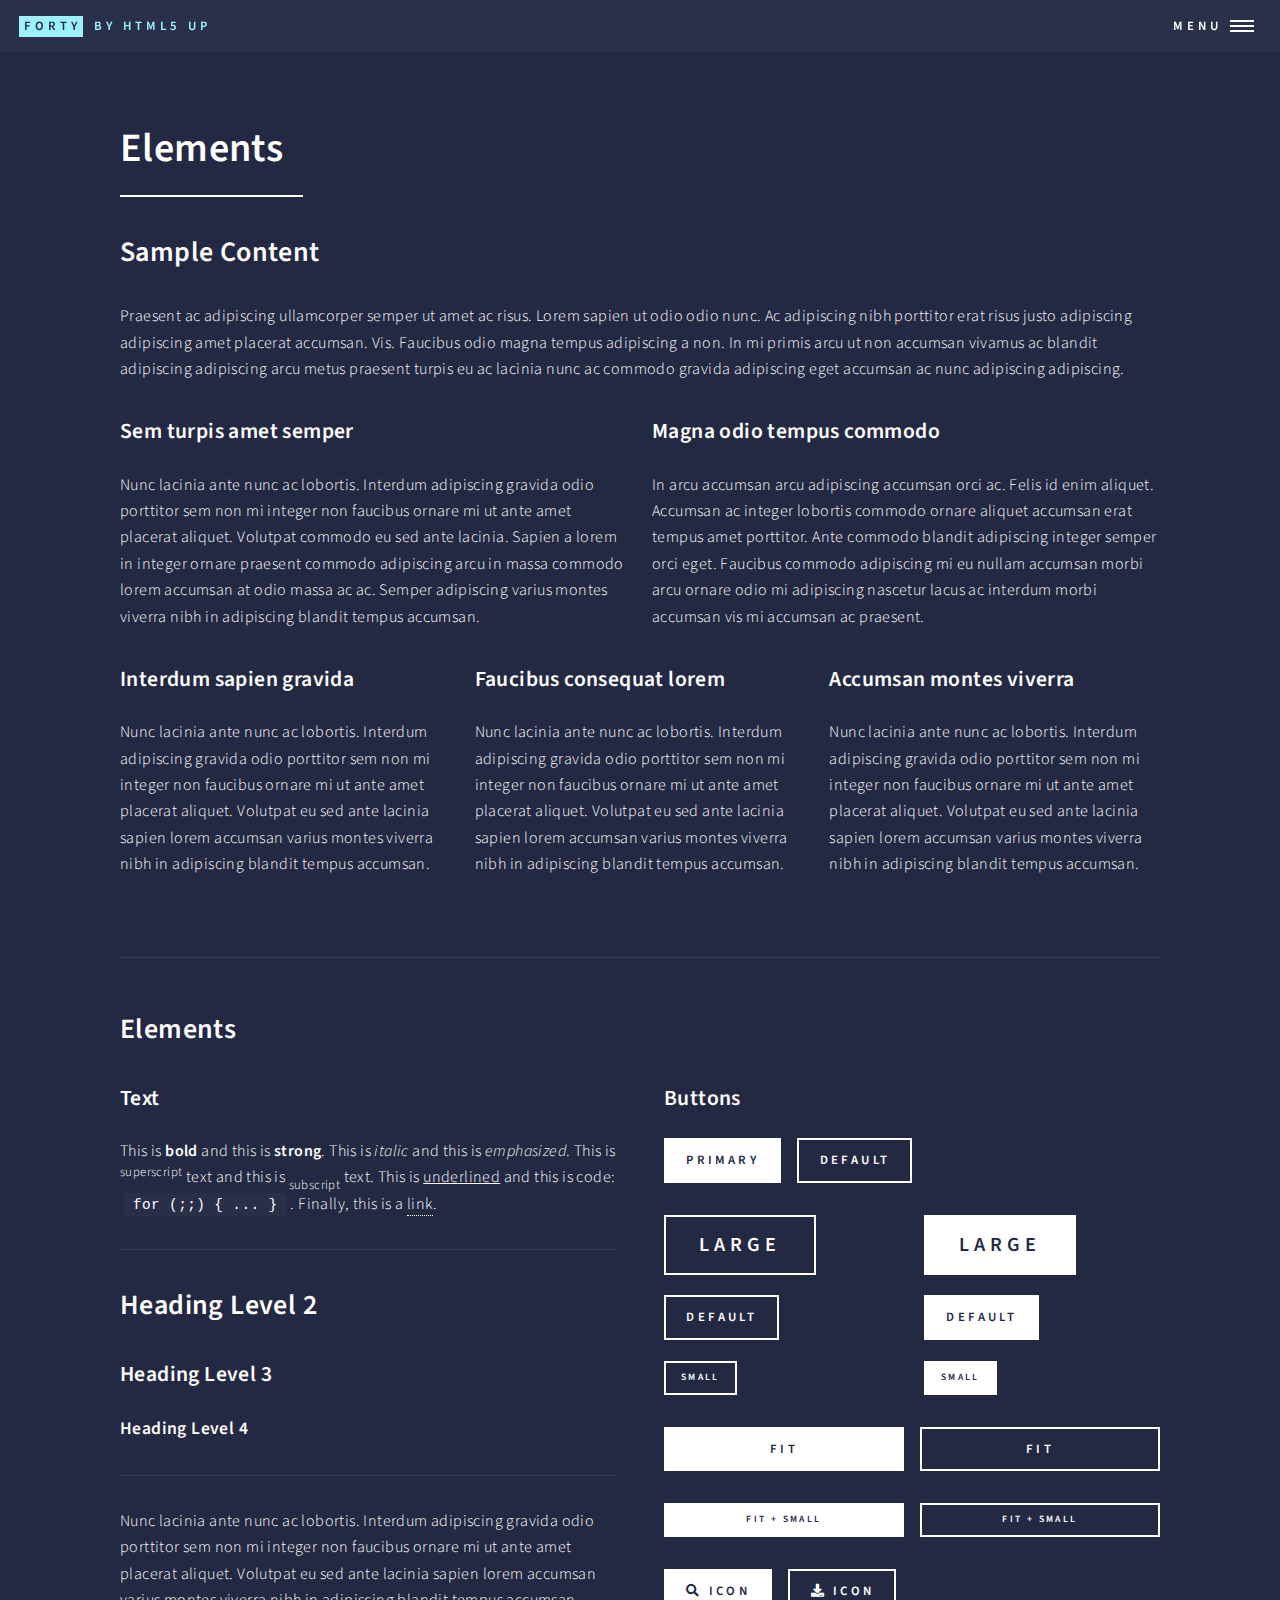
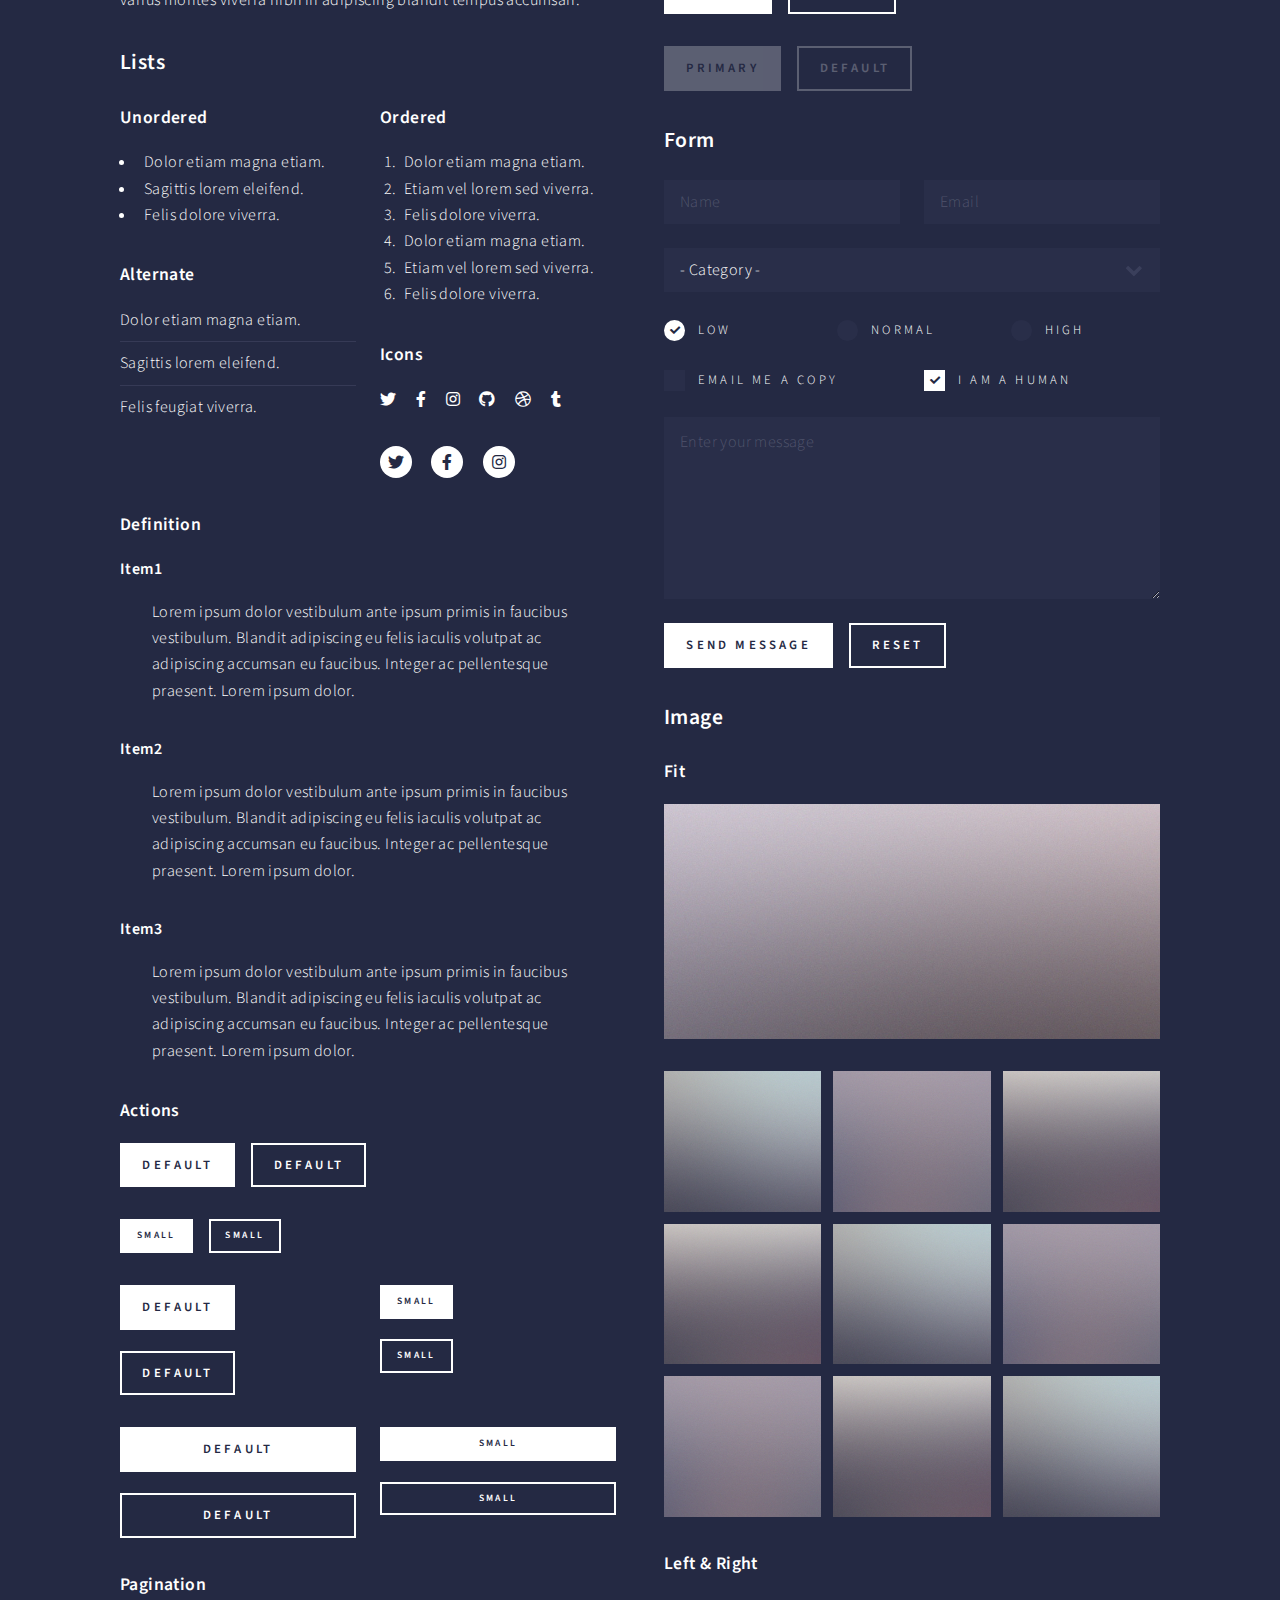
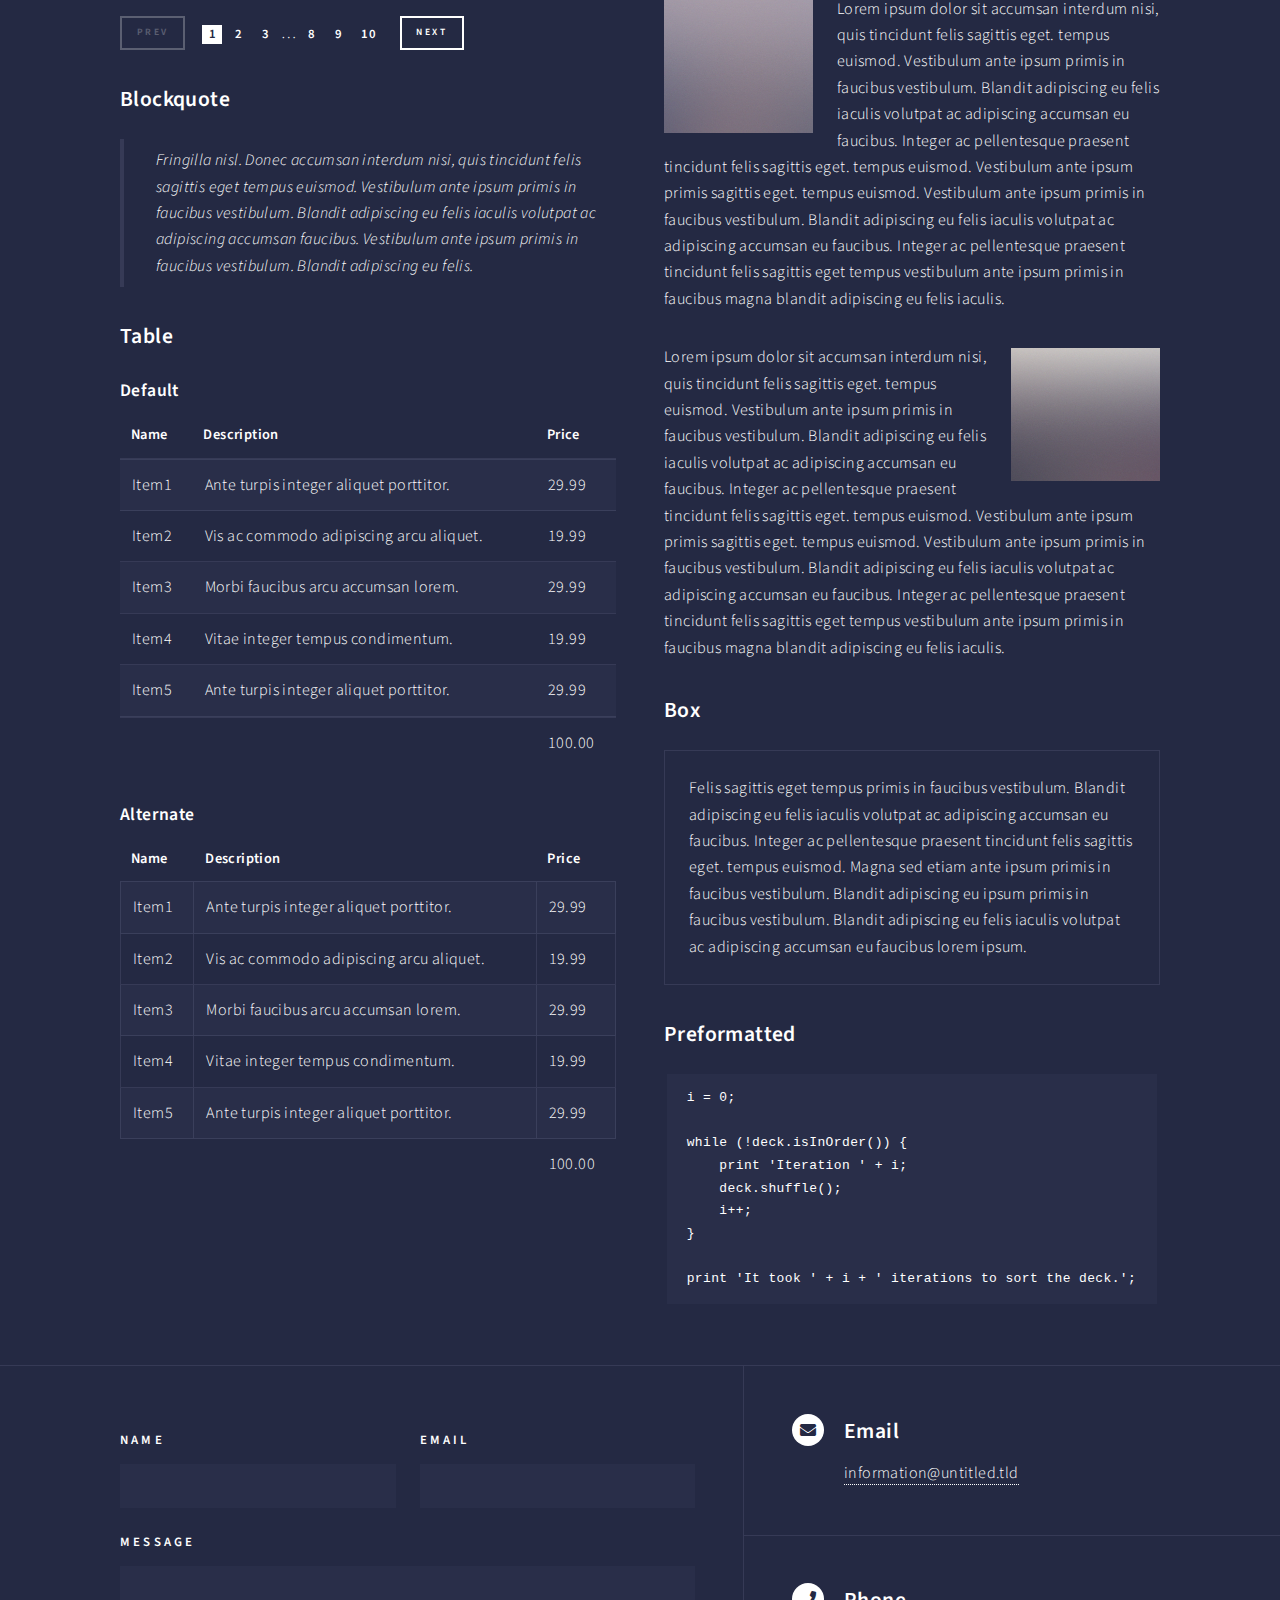
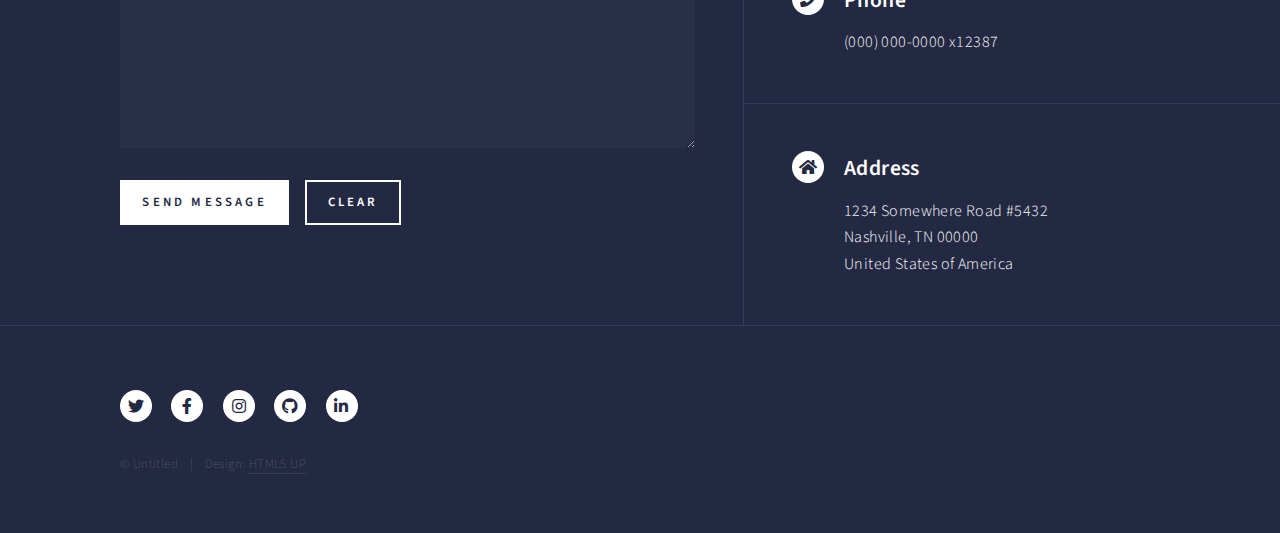
==== elements.html @ 9737bfcb "여의도 WM 웹 사이트 개발 시작" ====
<!DOCTYPE HTML>
<!--
	Forty by HTML5 UP
	html5up.net | @ajlkn
	Free for personal and commercial use under the CCA 3.0 license (html5up.net/license)
-->
<html>
	<head>
		<title>Elements - Forty by HTML5 UP</title>
		<meta charset="utf-8" />
		<meta name="viewport" content="width=device-width, initial-scale=1, user-scalable=no" />
		<link rel="stylesheet" href="assets/css/main.css" />
		<noscript><link rel="stylesheet" href="assets/css/noscript.css" /></noscript>
	</head>
	<body class="is-preload">

		<!-- Wrapper -->
			<div id="wrapper">

				<!-- Header -->
					<header id="header">
						<a href="index.html" class="logo"><strong>Forty</strong> <span>by HTML5 UP</span></a>
						<nav>
							<a href="#menu">Menu</a>
						</nav>
					</header>

				<!-- Menu -->
					<nav id="menu">
						<ul class="links">
							<li><a href="index.html">Home</a></li>
							<li><a href="landing.html">Landing</a></li>
							<li><a href="generic.html">Generic</a></li>
							<li><a href="elements.html">Elements</a></li>
						</ul>
						<ul class="actions stacked">
							<li><a href="#" class="button primary fit">Get Started</a></li>
							<li><a href="#" class="button fit">Log In</a></li>
						</ul>
					</nav>

				<!-- Main -->
					<div id="main" class="alt">

						<!-- One -->
							<section id="one">
								<div class="inner">
									<header class="major">
										<h1>Elements</h1>
									</header>

									<!-- Content -->
										<h2 id="content">Sample Content</h2>
										<p>Praesent ac adipiscing ullamcorper semper ut amet ac risus. Lorem sapien ut odio odio nunc. Ac adipiscing nibh porttitor erat risus justo adipiscing adipiscing amet placerat accumsan. Vis. Faucibus odio magna tempus adipiscing a non. In mi primis arcu ut non accumsan vivamus ac blandit adipiscing adipiscing arcu metus praesent turpis eu ac lacinia nunc ac commodo gravida adipiscing eget accumsan ac nunc adipiscing adipiscing.</p>
										<div class="row">
											<div class="col-6 col-12-small">
												<h3>Sem turpis amet semper</h3>
												<p>Nunc lacinia ante nunc ac lobortis. Interdum adipiscing gravida odio porttitor sem non mi integer non faucibus ornare mi ut ante amet placerat aliquet. Volutpat commodo eu sed ante lacinia. Sapien a lorem in integer ornare praesent commodo adipiscing arcu in massa commodo lorem accumsan at odio massa ac ac. Semper adipiscing varius montes viverra nibh in adipiscing blandit tempus accumsan.</p>
											</div>
											<div class="col-6 col-12-small">
												<h3>Magna odio tempus commodo</h3>
												<p>In arcu accumsan arcu adipiscing accumsan orci ac. Felis id enim aliquet. Accumsan ac integer lobortis commodo ornare aliquet accumsan erat tempus amet porttitor. Ante commodo blandit adipiscing integer semper orci eget. Faucibus commodo adipiscing mi eu nullam accumsan morbi arcu ornare odio mi adipiscing nascetur lacus ac interdum morbi accumsan vis mi accumsan ac praesent.</p>
											</div>
											<!-- Break -->
											<div class="col-4 col-12-medium">
												<h3>Interdum sapien gravida</h3>
												<p>Nunc lacinia ante nunc ac lobortis. Interdum adipiscing gravida odio porttitor sem non mi integer non faucibus ornare mi ut ante amet placerat aliquet. Volutpat eu sed ante lacinia sapien lorem accumsan varius montes viverra nibh in adipiscing blandit tempus accumsan.</p>
											</div>
											<div class="col-4 col-12-medium">
												<h3>Faucibus consequat lorem</h3>
												<p>Nunc lacinia ante nunc ac lobortis. Interdum adipiscing gravida odio porttitor sem non mi integer non faucibus ornare mi ut ante amet placerat aliquet. Volutpat eu sed ante lacinia sapien lorem accumsan varius montes viverra nibh in adipiscing blandit tempus accumsan.</p>
											</div>
											<div class="col-4 col-12-medium">
												<h3>Accumsan montes viverra</h3>
												<p>Nunc lacinia ante nunc ac lobortis. Interdum adipiscing gravida odio porttitor sem non mi integer non faucibus ornare mi ut ante amet placerat aliquet. Volutpat eu sed ante lacinia sapien lorem accumsan varius montes viverra nibh in adipiscing blandit tempus accumsan.</p>
											</div>
										</div>

									<hr class="major" />

									<!-- Elements -->
										<h2 id="elements">Elements</h2>
										<div class="row gtr-200">
											<div class="col-6 col-12-medium">

												<!-- Text stuff -->
													<h3>Text</h3>
													<p>This is <b>bold</b> and this is <strong>strong</strong>. This is <i>italic</i> and this is <em>emphasized</em>.
													This is <sup>superscript</sup> text and this is <sub>subscript</sub> text.
													This is <u>underlined</u> and this is code: <code>for (;;) { ... }</code>.
													Finally, this is a <a href="#">link</a>.</p>
													<hr />
													<h2>Heading Level 2</h2>
													<h3>Heading Level 3</h3>
													<h4>Heading Level 4</h4>
													<hr />
													<p>Nunc lacinia ante nunc ac lobortis. Interdum adipiscing gravida odio porttitor sem non mi integer non faucibus ornare mi ut ante amet placerat aliquet. Volutpat eu sed ante lacinia sapien lorem accumsan varius montes viverra nibh in adipiscing blandit tempus accumsan.</p>

												<!-- Lists -->
													<h3>Lists</h3>
													<div class="row">
														<div class="col-6 col-12-small">

															<h4>Unordered</h4>
															<ul>
																<li>Dolor etiam magna etiam.</li>
																<li>Sagittis lorem eleifend.</li>
																<li>Felis dolore viverra.</li>
															</ul>

															<h4>Alternate</h4>
															<ul class="alt">
																<li>Dolor etiam magna etiam.</li>
																<li>Sagittis lorem eleifend.</li>
																<li>Felis feugiat viverra.</li>
															</ul>

														</div>
														<div class="col-6 col-12-small">

															<h4>Ordered</h4>
															<ol>
																<li>Dolor etiam magna etiam.</li>
																<li>Etiam vel lorem sed viverra.</li>
																<li>Felis dolore viverra.</li>
																<li>Dolor etiam magna etiam.</li>
																<li>Etiam vel lorem sed viverra.</li>
																<li>Felis dolore viverra.</li>
															</ol>

															<h4>Icons</h4>
															<ul class="icons">
																<li><a href="#" class="icon brands fa-twitter"><span class="label">Twitter</span></a></li>
																<li><a href="#" class="icon brands fa-facebook-f"><span class="label">Facebook</span></a></li>
																<li><a href="#" class="icon brands fa-instagram"><span class="label">Instagram</span></a></li>
																<li><a href="#" class="icon brands fa-github"><span class="label">Github</span></a></li>
																<li><a href="#" class="icon brands fa-dribbble"><span class="label">Dribbble</span></a></li>
																<li><a href="#" class="icon brands fa-tumblr"><span class="label">Tumblr</span></a></li>
															</ul>
															<ul class="icons">
																<li><a href="#" class="icon brands alt fa-twitter"><span class="label">Twitter</span></a></li>
																<li><a href="#" class="icon brands alt fa-facebook-f"><span class="label">Facebook</span></a></li>
																<li><a href="#" class="icon brands alt fa-instagram"><span class="label">Instagram</span></a></li>
															</ul>

														</div>
													</div>
													<h4>Definition</h4>
													<dl>
														<dt>Item1</dt>
														<dd>
															<p>Lorem ipsum dolor vestibulum ante ipsum primis in faucibus vestibulum. Blandit adipiscing eu felis iaculis volutpat ac adipiscing accumsan eu faucibus. Integer ac pellentesque praesent. Lorem ipsum dolor.</p>
														</dd>
														<dt>Item2</dt>
														<dd>
															<p>Lorem ipsum dolor vestibulum ante ipsum primis in faucibus vestibulum. Blandit adipiscing eu felis iaculis volutpat ac adipiscing accumsan eu faucibus. Integer ac pellentesque praesent. Lorem ipsum dolor.</p>
														</dd>
														<dt>Item3</dt>
														<dd>
															<p>Lorem ipsum dolor vestibulum ante ipsum primis in faucibus vestibulum. Blandit adipiscing eu felis iaculis volutpat ac adipiscing accumsan eu faucibus. Integer ac pellentesque praesent. Lorem ipsum dolor.</p>
														</dd>
													</dl>

													<h4>Actions</h4>
													<ul class="actions">
														<li><a href="#" class="button primary">Default</a></li>
														<li><a href="#" class="button">Default</a></li>
													</ul>
													<ul class="actions small">
														<li><a href="#" class="button primary small">Small</a></li>
														<li><a href="#" class="button small">Small</a></li>
													</ul>
													<div class="row">
														<div class="col-6 col-12-small">
															<ul class="actions stacked">
																<li><a href="#" class="button primary">Default</a></li>
																<li><a href="#" class="button">Default</a></li>
															</ul>
														</div>
														<div class="col-6 col-12-small">
															<ul class="actions stacked">
																<li><a href="#" class="button primary small">Small</a></li>
																<li><a href="#" class="button small">Small</a></li>
															</ul>
														</div>
														<div class="col-6 col-12-small">
															<ul class="actions stacked">
																<li><a href="#" class="button primary fit">Default</a></li>
																<li><a href="#" class="button fit">Default</a></li>
															</ul>
														</div>
														<div class="col-6 col-12-small">
															<ul class="actions stacked">
																<li><a href="#" class="button primary small fit">Small</a></li>
																<li><a href="#" class="button small fit">Small</a></li>
															</ul>
														</div>
													</div>

													<h4>Pagination</h4>
													<ul class="pagination">
														<li><span class="button small disabled">Prev</span></li>
														<li><a href="#" class="page active">1</a></li>
														<li><a href="#" class="page">2</a></li>
														<li><a href="#" class="page">3</a></li>
														<li><span>&hellip;</span></li>
														<li><a href="#" class="page">8</a></li>
														<li><a href="#" class="page">9</a></li>
														<li><a href="#" class="page">10</a></li>
														<li><a href="#" class="button small">Next</a></li>
													</ul>

												<!-- Blockquote -->
													<h3>Blockquote</h3>
													<blockquote>Fringilla nisl. Donec accumsan interdum nisi, quis tincidunt felis sagittis eget tempus euismod. Vestibulum ante ipsum primis in faucibus vestibulum. Blandit adipiscing eu felis iaculis volutpat ac adipiscing accumsan faucibus. Vestibulum ante ipsum primis in faucibus vestibulum. Blandit adipiscing eu felis.</blockquote>

												<!-- Table -->
													<h3>Table</h3>

													<h4>Default</h4>
													<div class="table-wrapper">
														<table>
															<thead>
																<tr>
																	<th>Name</th>
																	<th>Description</th>
																	<th>Price</th>
																</tr>
															</thead>
															<tbody>
																<tr>
																	<td>Item1</td>
																	<td>Ante turpis integer aliquet porttitor.</td>
																	<td>29.99</td>
																</tr>
																<tr>
																	<td>Item2</td>
																	<td>Vis ac commodo adipiscing arcu aliquet.</td>
																	<td>19.99</td>
																</tr>
																<tr>
																	<td>Item3</td>
																	<td> Morbi faucibus arcu accumsan lorem.</td>
																	<td>29.99</td>
																</tr>
																<tr>
																	<td>Item4</td>
																	<td>Vitae integer tempus condimentum.</td>
																	<td>19.99</td>
																</tr>
																<tr>
																	<td>Item5</td>
																	<td>Ante turpis integer aliquet porttitor.</td>
																	<td>29.99</td>
																</tr>
															</tbody>
															<tfoot>
																<tr>
																	<td colspan="2"></td>
																	<td>100.00</td>
																</tr>
															</tfoot>
														</table>
													</div>

													<h4>Alternate</h4>
													<div class="table-wrapper">
														<table class="alt">
															<thead>
																<tr>
																	<th>Name</th>
																	<th>Description</th>
																	<th>Price</th>
																</tr>
															</thead>
															<tbody>
																<tr>
																	<td>Item1</td>
																	<td>Ante turpis integer aliquet porttitor.</td>
																	<td>29.99</td>
																</tr>
																<tr>
																	<td>Item2</td>
																	<td>Vis ac commodo adipiscing arcu aliquet.</td>
																	<td>19.99</td>
																</tr>
																<tr>
																	<td>Item3</td>
																	<td> Morbi faucibus arcu accumsan lorem.</td>
																	<td>29.99</td>
																</tr>
																<tr>
																	<td>Item4</td>
																	<td>Vitae integer tempus condimentum.</td>
																	<td>19.99</td>
																</tr>
																<tr>
																	<td>Item5</td>
																	<td>Ante turpis integer aliquet porttitor.</td>
																	<td>29.99</td>
																</tr>
															</tbody>
															<tfoot>
																<tr>
																	<td colspan="2"></td>
																	<td>100.00</td>
																</tr>
															</tfoot>
														</table>
													</div>

											</div>
											<div class="col-6 col-12-medium">

												<!-- Buttons -->
													<h3>Buttons</h3>
													<ul class="actions">
														<li><a href="#" class="button primary">Primary</a></li>
														<li><a href="#" class="button">Default</a></li>
													</ul>
													<div class="row">
														<div class="col-6 col-12-xsmall">
															<ul class="actions stacked">
																<li><a href="#" class="button large">Large</a></li>
																<li><a href="#" class="button">Default</a></li>
																<li><a href="#" class="button small">Small</a></li>
															</ul>
														</div>
														<div class="col-6 col-12-xsmall">
															<ul class="actions stacked">
																<li><a href="#" class="button primary large">Large</a></li>
																<li><a href="#" class="button primary">Default</a></li>
																<li><a href="#" class="button primary small">Small</a></li>
															</ul>
														</div>
													</div>
													<ul class="actions fit">
														<li><a href="#" class="button primary fit">Fit</a></li>
														<li><a href="#" class="button fit">Fit</a></li>
													</ul>
													<ul class="actions fit small">
														<li><a href="#" class="button primary fit small">Fit + Small</a></li>
														<li><a href="#" class="button fit small">Fit + Small</a></li>
													</ul>
													<ul class="actions">
														<li><a href="#" class="button primary icon solid fa-search">Icon</a></li>
														<li><a href="#" class="button icon solid fa-download">Icon</a></li>
													</ul>
													<ul class="actions">
														<li><span class="button primary disabled">Primary</span></li>
														<li><span class="button disabled">Default</span></li>
													</ul>

												<!-- Form -->
													<h3>Form</h3>

													<form method="post" action="#">
														<div class="row gtr-uniform">
															<div class="col-6 col-12-xsmall">
																<input type="text" name="demo-name" id="demo-name" value="" placeholder="Name" />
															</div>
															<div class="col-6 col-12-xsmall">
																<input type="email" name="demo-email" id="demo-email" value="" placeholder="Email" />
															</div>
															<!-- Break -->
															<div class="col-12">
																<select name="demo-category" id="demo-category">
																	<option value="">- Category -</option>
																	<option value="1">Manufacturing</option>
																	<option value="1">Shipping</option>
																	<option value="1">Administration</option>
																	<option value="1">Human Resources</option>
																</select>
															</div>
															<!-- Break -->
															<div class="col-4 col-12-small">
																<input type="radio" id="demo-priority-low" name="demo-priority" checked>
																<label for="demo-priority-low">Low</label>
															</div>
															<div class="col-4 col-12-small">
																<input type="radio" id="demo-priority-normal" name="demo-priority">
																<label for="demo-priority-normal">Normal</label>
															</div>
															<div class="col-4 col-12-small">
																<input type="radio" id="demo-priority-high" name="demo-priority">
																<label for="demo-priority-high">High</label>
															</div>
															<!-- Break -->
															<div class="col-6 col-12-small">
																<input type="checkbox" id="demo-copy" name="demo-copy">
																<label for="demo-copy">Email me a copy</label>
															</div>
															<div class="col-6 col-12-small">
																<input type="checkbox" id="demo-human" name="demo-human" checked>
																<label for="demo-human">I am a human</label>
															</div>
															<!-- Break -->
															<div class="col-12">
																<textarea name="demo-message" id="demo-message" placeholder="Enter your message" rows="6"></textarea>
															</div>
															<!-- Break -->
															<div class="col-12">
																<ul class="actions">
																	<li><input type="submit" value="Send Message" class="primary" /></li>
																	<li><input type="reset" value="Reset" /></li>
																</ul>
															</div>
														</div>
													</form>

												<!-- Image -->
													<h3>Image</h3>

													<h4>Fit</h4>
													<span class="image fit"><img src="images/pic03.jpg" alt="" /></span>
													<div class="box alt">
														<div class="row gtr-50 gtr-uniform">
															<div class="col-4"><span class="image fit"><img src="images/pic08.jpg" alt="" /></span></div>
															<div class="col-4"><span class="image fit"><img src="images/pic09.jpg" alt="" /></span></div>
															<div class="col-4"><span class="image fit"><img src="images/pic10.jpg" alt="" /></span></div>
															<!-- Break -->
															<div class="col-4"><span class="image fit"><img src="images/pic10.jpg" alt="" /></span></div>
															<div class="col-4"><span class="image fit"><img src="images/pic08.jpg" alt="" /></span></div>
															<div class="col-4"><span class="image fit"><img src="images/pic09.jpg" alt="" /></span></div>
															<!-- Break -->
															<div class="col-4"><span class="image fit"><img src="images/pic09.jpg" alt="" /></span></div>
															<div class="col-4"><span class="image fit"><img src="images/pic10.jpg" alt="" /></span></div>
															<div class="col-4"><span class="image fit"><img src="images/pic08.jpg" alt="" /></span></div>
														</div>
													</div>

													<h4>Left &amp; Right</h4>
													<p><span class="image left"><img src="images/pic09.jpg" alt="" /></span>Lorem ipsum dolor sit accumsan interdum nisi, quis tincidunt felis sagittis eget. tempus euismod. Vestibulum ante ipsum primis in faucibus vestibulum. Blandit adipiscing eu felis iaculis volutpat ac adipiscing accumsan eu faucibus. Integer ac pellentesque praesent tincidunt felis sagittis eget. tempus euismod. Vestibulum ante ipsum primis sagittis eget. tempus euismod. Vestibulum ante ipsum primis in faucibus vestibulum. Blandit adipiscing eu felis iaculis volutpat ac adipiscing accumsan eu faucibus. Integer ac pellentesque praesent tincidunt felis sagittis eget tempus vestibulum ante ipsum primis in faucibus magna blandit adipiscing eu felis iaculis.</p>
													<p><span class="image right"><img src="images/pic10.jpg" alt="" /></span>Lorem ipsum dolor sit accumsan interdum nisi, quis tincidunt felis sagittis eget. tempus euismod. Vestibulum ante ipsum primis in faucibus vestibulum. Blandit adipiscing eu felis iaculis volutpat ac adipiscing accumsan eu faucibus. Integer ac pellentesque praesent tincidunt felis sagittis eget. tempus euismod. Vestibulum ante ipsum primis sagittis eget. tempus euismod. Vestibulum ante ipsum primis in faucibus vestibulum. Blandit adipiscing eu felis iaculis volutpat ac adipiscing accumsan eu faucibus. Integer ac pellentesque praesent tincidunt felis sagittis eget tempus vestibulum ante ipsum primis in faucibus magna blandit adipiscing eu felis iaculis.</p>

												<!-- Box -->
													<h3>Box</h3>
													<div class="box">
														<p>Felis sagittis eget tempus primis in faucibus vestibulum. Blandit adipiscing eu felis iaculis volutpat ac adipiscing accumsan eu faucibus. Integer ac pellentesque praesent tincidunt felis sagittis eget. tempus euismod. Magna sed etiam ante ipsum primis in faucibus vestibulum. Blandit adipiscing eu ipsum primis in faucibus vestibulum. Blandit adipiscing eu felis iaculis volutpat ac adipiscing accumsan eu faucibus lorem ipsum.</p>
													</div>

												<!-- Preformatted Code -->
													<h3>Preformatted</h3>
													<pre><code>i = 0;

while (!deck.isInOrder()) {
    print 'Iteration ' + i;
    deck.shuffle();
    i++;
}

print 'It took ' + i + ' iterations to sort the deck.';
</code></pre>

											</div>
										</div>

								</div>
							</section>

					</div>

				<!-- Contact -->
					<section id="contact">
						<div class="inner">
							<section>
								<form method="post" action="#">
									<div class="fields">
										<div class="field half">
											<label for="name">Name</label>
											<input type="text" name="name" id="name" />
										</div>
										<div class="field half">
											<label for="email">Email</label>
											<input type="text" name="email" id="email" />
										</div>
										<div class="field">
											<label for="message">Message</label>
											<textarea name="message" id="message" rows="6"></textarea>
										</div>
									</div>
									<ul class="actions">
										<li><input type="submit" value="Send Message" class="primary" /></li>
										<li><input type="reset" value="Clear" /></li>
									</ul>
								</form>
							</section>
							<section class="split">
								<section>
									<div class="contact-method">
										<span class="icon solid alt fa-envelope"></span>
										<h3>Email</h3>
										<a href="#">information@untitled.tld</a>
									</div>
								</section>
								<section>
									<div class="contact-method">
										<span class="icon solid alt fa-phone"></span>
										<h3>Phone</h3>
										<span>(000) 000-0000 x12387</span>
									</div>
								</section>
								<section>
									<div class="contact-method">
										<span class="icon solid alt fa-home"></span>
										<h3>Address</h3>
										<span>1234 Somewhere Road #5432<br />
										Nashville, TN 00000<br />
										United States of America</span>
									</div>
								</section>
							</section>
						</div>
					</section>

				<!-- Footer -->
					<footer id="footer">
						<div class="inner">
							<ul class="icons">
								<li><a href="#" class="icon brands alt fa-twitter"><span class="label">Twitter</span></a></li>
								<li><a href="#" class="icon brands alt fa-facebook-f"><span class="label">Facebook</span></a></li>
								<li><a href="#" class="icon brands alt fa-instagram"><span class="label">Instagram</span></a></li>
								<li><a href="#" class="icon brands alt fa-github"><span class="label">GitHub</span></a></li>
								<li><a href="#" class="icon brands alt fa-linkedin-in"><span class="label">LinkedIn</span></a></li>
							</ul>
							<ul class="copyright">
								<li>&copy; Untitled</li><li>Design: <a href="https://html5up.net">HTML5 UP</a></li>
							</ul>
						</div>
					</footer>

			</div>

		<!-- Scripts -->
			<script src="assets/js/jquery.min.js"></script>
			<script src="assets/js/jquery.scrolly.min.js"></script>
			<script src="assets/js/jquery.scrollex.min.js"></script>
			<script src="assets/js/browser.min.js"></script>
			<script src="assets/js/breakpoints.min.js"></script>
			<script src="assets/js/util.js"></script>
			<script src="assets/js/main.js"></script>

	</body>
</html>
---- assets/css/main.css ----
@import url(fontawesome-all.min.css);
@import url("https://fonts.googleapis.com/css?family=Source+Sans+Pro:300,300italic,600,600italic");

/*
	Forty by HTML5 UP
	html5up.net | @ajlkn
	Free for personal and commercial use under the CCA 3.0 license (html5up.net/license)
*/

html, body, div, span, applet, object,
iframe, h1, h2, h3, h4, h5, h6, p, blockquote,
pre, a, abbr, acronym, address, big, cite,
code, del, dfn, em, img, ins, kbd, q, s, samp,
small, strike, strong, sub, sup, tt, var, b,
u, i, center, dl, dt, dd, ol, ul, li, fieldset,
form, label, legend, table, caption, tbody,
tfoot, thead, tr, th, td, article, aside,
canvas, details, embed, figure, figcaption,
footer, header, hgroup, menu, nav, output, ruby,
section, summary, time, mark, audio, video {
	margin: 0;
	padding: 0;
	border: 0;
	font-size: 100%;
	font: inherit;
	vertical-align: baseline;}

article, aside, details, figcaption, figure,
footer, header, hgroup, menu, nav, section {
	display: block;}

body {
	line-height: 1;
}

ol, ul {
	list-style: none;
}

blockquote, q {
	quotes: none;
}

	blockquote:before, blockquote:after, q:before, q:after {
		content: '';
		content: none;
	}

table {
	border-collapse: collapse;
	border-spacing: 0;
}

body {
	-webkit-text-size-adjust: none;
}

mark {
	background-color: transparent;
	color: inherit;
}

input::-moz-focus-inner {
	border: 0;
	padding: 0;
}

input, select, textarea {
	-moz-appearance: none;
	-webkit-appearance: none;
	-ms-appearance: none;
	appearance: none;
}

/* Basic */

	@-ms-viewport {
		width: device-width;
	}

	body {
		-ms-overflow-style: scrollbar;
	}

	@media screen and (max-width: 480px) {

		html, body {
			min-width: 320px;
		}

	}

	html {
		box-sizing: border-box;
	}

	*, *:before, *:after {
		box-sizing: inherit;
	}

	body {
		background: #242943;
	}

		body.is-preload *, body.is-preload *:before, body.is-preload *:after {
			-moz-animation: none !important;
			-webkit-animation: none !important;
			-ms-animation: none !important;
			animation: none !important;
			-moz-transition: none !important;
			-webkit-transition: none !important;
			-ms-transition: none !important;
			transition: none !important;
		}

/* Type */

	body, input, select, textarea {
		color: #ffffff;
		font-family: "Source Sans Pro", Helvetica, sans-serif;
		font-size: 17pt;
		font-weight: 300;
		letter-spacing: 0.025em;
		line-height: 1.65;
	}

		@media screen and (max-width: 1680px) {

			body, input, select, textarea {
				font-size: 14pt;
			}

		}

		@media screen and (max-width: 1280px) {

			body, input, select, textarea {
				font-size: 12pt;
			}

		}

		@media screen and (max-width: 360px) {

			body, input, select, textarea {
				font-size: 11pt;
			}

		}

	a {
		-moz-transition: color 0.2s ease-in-out, border-bottom-color 0.2s ease-in-out;
		-webkit-transition: color 0.2s ease-in-out, border-bottom-color 0.2s ease-in-out;
		-ms-transition: color 0.2s ease-in-out, border-bottom-color 0.2s ease-in-out;
		transition: color 0.2s ease-in-out, border-bottom-color 0.2s ease-in-out;
		border-bottom: dotted 1px;
		color: inherit;
		text-decoration: none;
	}

		a:hover {
			border-bottom-color: transparent;
			color: #9bf1ff !important;
		}

		a:active {
			color: #53e3fb !important;
		}

	strong, b {
		color: #ffffff;
		font-weight: 600;
	}

	em, i {
		font-style: italic;
	}

	p {
		margin: 0 0 2em 0;
	}

	h1, h2, h3, h4, h5, h6 {
		color: #ffffff;
		font-weight: 600;
		line-height: 1.65;
		margin: 0 0 1em 0;
	}

		h1 a, h2 a, h3 a, h4 a, h5 a, h6 a {
			color: inherit;
			border-bottom: 0;
		}

	h1 {
		font-size: 2.5em;
	}

	h2 {
		font-size: 1.75em;
	}

	h3 {
		font-size: 1.35em;
	}

	h4 {
		font-size: 1.1em;
	}

	h5 {
		font-size: 0.9em;
	}

	h6 {
		font-size: 0.7em;
	}

	@media screen and (max-width: 736px) {

		h1 {
			font-size: 2em;
		}

		h2 {
			font-size: 1.5em;
		}

		h3 {
			font-size: 1.25em;
		}

	}

	sub {
		font-size: 0.8em;
		position: relative;
		top: 0.5em;
	}

	sup {
		font-size: 0.8em;
		position: relative;
		top: -0.5em;
	}

	blockquote {
		border-left: solid 4px rgba(212, 212, 255, 0.1);
		font-style: italic;
		margin: 0 0 2em 0;
		padding: 0.5em 0 0.5em 2em;
	}

	code {
		background: rgba(212, 212, 255, 0.035);
		font-family: "Courier New", monospace;
		font-size: 0.9em;
		margin: 0 0.25em;
		padding: 0.25em 0.65em;
	}

	pre {
		-webkit-overflow-scrolling: touch;
		font-family: "Courier New", monospace;
		font-size: 0.9em;
		margin: 0 0 2em 0;
	}

		pre code {
			display: block;
			line-height: 1.75;
			padding: 1em 1.5em;
			overflow-x: auto;
		}

	hr {
		border: 0;
		border-bottom: solid 1px rgba(212, 212, 255, 0.1);
		margin: 2em 0;
	}

		hr.major {
			margin: 3em 0;
		}

	.align-left {
		text-align: left;
	}

	.align-center {
		text-align: center;
	}

	.align-right {
		text-align: right;
	}

/* Row */

	.row {
		display: flex;
		flex-wrap: wrap;
		box-sizing: border-box;
		align-items: stretch;
	}

		.row > * {
			box-sizing: border-box;
		}

		.row.gtr-uniform > * > :last-child {
			margin-bottom: 0;
		}

		.row.aln-left {
			justify-content: flex-start;
		}

		.row.aln-center {
			justify-content: center;
		}

		.row.aln-right {
			justify-content: flex-end;
		}

		.row.aln-top {
			align-items: flex-start;
		}

		.row.aln-middle {
			align-items: center;
		}

		.row.aln-bottom {
			align-items: flex-end;
		}

		.row > .imp {
			order: -1;
		}

		.row > .col-1 {
			width: 8.33333%;
		}

		.row > .off-1 {
			margin-left: 8.33333%;
		}

		.row > .col-2 {
			width: 16.66667%;
		}

		.row > .off-2 {
			margin-left: 16.66667%;
		}

		.row > .col-3 {
			width: 25%;
		}

		.row > .off-3 {
			margin-left: 25%;
		}

		.row > .col-4 {
			width: 33.33333%;
		}

		.row > .off-4 {
			margin-left: 33.33333%;
		}

		.row > .col-5 {
			width: 41.66667%;
		}

		.row > .off-5 {
			margin-left: 41.66667%;
		}

		.row > .col-6 {
			width: 50%;
		}

		.row > .off-6 {
			margin-left: 50%;
		}

		.row > .col-7 {
			width: 58.33333%;
		}

		.row > .off-7 {
			margin-left: 58.33333%;
		}

		.row > .col-8 {
			width: 66.66667%;
		}

		.row > .off-8 {
			margin-left: 66.66667%;
		}

		.row > .col-9 {
			width: 75%;
		}

		.row > .off-9 {
			margin-left: 75%;
		}

		.row > .col-10 {
			width: 83.33333%;
		}

		.row > .off-10 {
			margin-left: 83.33333%;
		}

		.row > .col-11 {
			width: 91.66667%;
		}

		.row > .off-11 {
			margin-left: 91.66667%;
		}

		.row > .col-12 {
			width: 100%;
		}

		.row > .off-12 {
			margin-left: 100%;
		}

		.row.gtr-0 {
			margin-top: 0;
			margin-left: 0em;
		}

			.row.gtr-0 > * {
				padding: 0 0 0 0em;
			}

			.row.gtr-0.gtr-uniform {
				margin-top: 0em;
			}

				.row.gtr-0.gtr-uniform > * {
					padding-top: 0em;
				}

		.row.gtr-25 {
			margin-top: 0;
			margin-left: -0.5em;
		}

			.row.gtr-25 > * {
				padding: 0 0 0 0.5em;
			}

			.row.gtr-25.gtr-uniform {
				margin-top: -0.5em;
			}

				.row.gtr-25.gtr-uniform > * {
					padding-top: 0.5em;
				}

		.row.gtr-50 {
			margin-top: 0;
			margin-left: -1em;
		}

			.row.gtr-50 > * {
				padding: 0 0 0 1em;
			}

			.row.gtr-50.gtr-uniform {
				margin-top: -1em;
			}

				.row.gtr-50.gtr-uniform > * {
					padding-top: 1em;
				}

		.row {
			margin-top: 0;
			margin-left: -2em;
		}

			.row > * {
				padding: 0 0 0 2em;
			}

			.row.gtr-uniform {
				margin-top: -2em;
			}

				.row.gtr-uniform > * {
					padding-top: 2em;
				}

		.row.gtr-150 {
			margin-top: 0;
			margin-left: -3em;
		}

			.row.gtr-150 > * {
				padding: 0 0 0 3em;
			}

			.row.gtr-150.gtr-uniform {
				margin-top: -3em;
			}

				.row.gtr-150.gtr-uniform > * {
					padding-top: 3em;
				}

		.row.gtr-200 {
			margin-top: 0;
			margin-left: -4em;
		}

			.row.gtr-200 > * {
				padding: 0 0 0 4em;
			}

			.row.gtr-200.gtr-uniform {
				margin-top: -4em;
			}

				.row.gtr-200.gtr-uniform > * {
					padding-top: 4em;
				}

		@media screen and (max-width: 1680px) {

			.row {
				display: flex;
				flex-wrap: wrap;
				box-sizing: border-box;
				align-items: stretch;
			}

				.row > * {
					box-sizing: border-box;
				}

				.row.gtr-uniform > * > :last-child {
					margin-bottom: 0;
				}

				.row.aln-left {
					justify-content: flex-start;
				}

				.row.aln-center {
					justify-content: center;
				}

				.row.aln-right {
					justify-content: flex-end;
				}

				.row.aln-top {
					align-items: flex-start;
				}

				.row.aln-middle {
					align-items: center;
				}

				.row.aln-bottom {
					align-items: flex-end;
				}

				.row > .imp-xlarge {
					order: -1;
				}

				.row > .col-1-xlarge {
					width: 8.33333%;
				}

				.row > .off-1-xlarge {
					margin-left: 8.33333%;
				}

				.row > .col-2-xlarge {
					width: 16.66667%;
				}

				.row > .off-2-xlarge {
					margin-left: 16.66667%;
				}

				.row > .col-3-xlarge {
					width: 25%;
				}

				.row > .off-3-xlarge {
					margin-left: 25%;
				}

				.row > .col-4-xlarge {
					width: 33.33333%;
				}

				.row > .off-4-xlarge {
					margin-left: 33.33333%;
				}

				.row > .col-5-xlarge {
					width: 41.66667%;
				}

				.row > .off-5-xlarge {
					margin-left: 41.66667%;
				}

				.row > .col-6-xlarge {
					width: 50%;
				}

				.row > .off-6-xlarge {
					margin-left: 50%;
				}

				.row > .col-7-xlarge {
					width: 58.33333%;
				}

				.row > .off-7-xlarge {
					margin-left: 58.33333%;
				}

				.row > .col-8-xlarge {
					width: 66.66667%;
				}

				.row > .off-8-xlarge {
					margin-left: 66.66667%;
				}

				.row > .col-9-xlarge {
					width: 75%;
				}

				.row > .off-9-xlarge {
					margin-left: 75%;
				}

				.row > .col-10-xlarge {
					width: 83.33333%;
				}

				.row > .off-10-xlarge {
					margin-left: 83.33333%;
				}

				.row > .col-11-xlarge {
					width: 91.66667%;
				}

				.row > .off-11-xlarge {
					margin-left: 91.66667%;
				}

				.row > .col-12-xlarge {
					width: 100%;
				}

				.row > .off-12-xlarge {
					margin-left: 100%;
				}

				.row.gtr-0 {
					margin-top: 0;
					margin-left: 0em;
				}

					.row.gtr-0 > * {
						padding: 0 0 0 0em;
					}

					.row.gtr-0.gtr-uniform {
						margin-top: 0em;
					}

						.row.gtr-0.gtr-uniform > * {
							padding-top: 0em;
						}

				.row.gtr-25 {
					margin-top: 0;
					margin-left: -0.5em;
				}

					.row.gtr-25 > * {
						padding: 0 0 0 0.5em;
					}

					.row.gtr-25.gtr-uniform {
						margin-top: -0.5em;
					}

						.row.gtr-25.gtr-uniform > * {
							padding-top: 0.5em;
						}

				.row.gtr-50 {
					margin-top: 0;
					margin-left: -1em;
				}

					.row.gtr-50 > * {
						padding: 0 0 0 1em;
					}

					.row.gtr-50.gtr-uniform {
						margin-top: -1em;
					}

						.row.gtr-50.gtr-uniform > * {
							padding-top: 1em;
						}

				.row {
					margin-top: 0;
					margin-left: -2em;
				}

					.row > * {
						padding: 0 0 0 2em;
					}

					.row.gtr-uniform {
						margin-top: -2em;
					}

						.row.gtr-uniform > * {
							padding-top: 2em;
						}

				.row.gtr-150 {
					margin-top: 0;
					margin-left: -3em;
				}

					.row.gtr-150 > * {
						padding: 0 0 0 3em;
					}

					.row.gtr-150.gtr-uniform {
						margin-top: -3em;
					}

						.row.gtr-150.gtr-uniform > * {
							padding-top: 3em;
						}

				.row.gtr-200 {
					margin-top: 0;
					margin-left: -4em;
				}

					.row.gtr-200 > * {
						padding: 0 0 0 4em;
					}

					.row.gtr-200.gtr-uniform {
						margin-top: -4em;
					}

						.row.gtr-200.gtr-uniform > * {
							padding-top: 4em;
						}

		}

		@media screen and (max-width: 1280px) {

			.row {
				display: flex;
				flex-wrap: wrap;
				box-sizing: border-box;
				align-items: stretch;
			}

				.row > * {
					box-sizing: border-box;
				}

				.row.gtr-uniform > * > :last-child {
					margin-bottom: 0;
				}

				.row.aln-left {
					justify-content: flex-start;
				}

				.row.aln-center {
					justify-content: center;
				}

				.row.aln-right {
					justify-content: flex-end;
				}

				.row.aln-top {
					align-items: flex-start;
				}

				.row.aln-middle {
					align-items: center;
				}

				.row.aln-bottom {
					align-items: flex-end;
				}

				.row > .imp-large {
					order: -1;
				}

				.row > .col-1-large {
					width: 8.33333%;
				}

				.row > .off-1-large {
					margin-left: 8.33333%;
				}

				.row > .col-2-large {
					width: 16.66667%;
				}

				.row > .off-2-large {
					margin-left: 16.66667%;
				}

				.row > .col-3-large {
					width: 25%;
				}

				.row > .off-3-large {
					margin-left: 25%;
				}

				.row > .col-4-large {
					width: 33.33333%;
				}

				.row > .off-4-large {
					margin-left: 33.33333%;
				}

				.row > .col-5-large {
					width: 41.66667%;
				}

				.row > .off-5-large {
					margin-left: 41.66667%;
				}

				.row > .col-6-large {
					width: 50%;
				}

				.row > .off-6-large {
					margin-left: 50%;
				}

				.row > .col-7-large {
					width: 58.33333%;
				}

				.row > .off-7-large {
					margin-left: 58.33333%;
				}

				.row > .col-8-large {
					width: 66.66667%;
				}

				.row > .off-8-large {
					margin-left: 66.66667%;
				}

				.row > .col-9-large {
					width: 75%;
				}

				.row > .off-9-large {
					margin-left: 75%;
				}

				.row > .col-10-large {
					width: 83.33333%;
				}

				.row > .off-10-large {
					margin-left: 83.33333%;
				}

				.row > .col-11-large {
					width: 91.66667%;
				}

				.row > .off-11-large {
					margin-left: 91.66667%;
				}

				.row > .col-12-large {
					width: 100%;
				}

				.row > .off-12-large {
					margin-left: 100%;
				}

				.row.gtr-0 {
					margin-top: 0;
					margin-left: 0em;
				}

					.row.gtr-0 > * {
						padding: 0 0 0 0em;
					}

					.row.gtr-0.gtr-uniform {
						margin-top: 0em;
					}

						.row.gtr-0.gtr-uniform > * {
							padding-top: 0em;
						}

				.row.gtr-25 {
					margin-top: 0;
					margin-left: -0.375em;
				}

					.row.gtr-25 > * {
						padding: 0 0 0 0.375em;
					}

					.row.gtr-25.gtr-uniform {
						margin-top: -0.375em;
					}

						.row.gtr-25.gtr-uniform > * {
							padding-top: 0.375em;
						}

				.row.gtr-50 {
					margin-top: 0;
					margin-left: -0.75em;
				}

					.row.gtr-50 > * {
						padding: 0 0 0 0.75em;
					}

					.row.gtr-50.gtr-uniform {
						margin-top: -0.75em;
					}

						.row.gtr-50.gtr-uniform > * {
							padding-top: 0.75em;
						}

				.row {
					margin-top: 0;
					margin-left: -1.5em;
				}

					.row > * {
						padding: 0 0 0 1.5em;
					}

					.row.gtr-uniform {
						margin-top: -1.5em;
					}

						.row.gtr-uniform > * {
							padding-top: 1.5em;
						}

				.row.gtr-150 {
					margin-top: 0;
					margin-left: -2.25em;
				}

					.row.gtr-150 > * {
						padding: 0 0 0 2.25em;
					}

					.row.gtr-150.gtr-uniform {
						margin-top: -2.25em;
					}

						.row.gtr-150.gtr-uniform > * {
							padding-top: 2.25em;
						}

				.row.gtr-200 {
					margin-top: 0;
					margin-left: -3em;
				}

					.row.gtr-200 > * {
						padding: 0 0 0 3em;
					}

					.row.gtr-200.gtr-uniform {
						margin-top: -3em;
					}

						.row.gtr-200.gtr-uniform > * {
							padding-top: 3em;
						}

		}

		@media screen and (max-width: 980px) {

			.row {
				display: flex;
				flex-wrap: wrap;
				box-sizing: border-box;
				align-items: stretch;
			}

				.row > * {
					box-sizing: border-box;
				}

				.row.gtr-uniform > * > :last-child {
					margin-bottom: 0;
				}

				.row.aln-left {
					justify-content: flex-start;
				}

				.row.aln-center {
					justify-content: center;
				}

				.row.aln-right {
					justify-content: flex-end;
				}

				.row.aln-top {
					align-items: flex-start;
				}

				.row.aln-middle {
					align-items: center;
				}

				.row.aln-bottom {
					align-items: flex-end;
				}

				.row > .imp-medium {
					order: -1;
				}

				.row > .col-1-medium {
					width: 8.33333%;
				}

				.row > .off-1-medium {
					margin-left: 8.33333%;
				}

				.row > .col-2-medium {
					width: 16.66667%;
				}

				.row > .off-2-medium {
					margin-left: 16.66667%;
				}

				.row > .col-3-medium {
					width: 25%;
				}

				.row > .off-3-medium {
					margin-left: 25%;
				}

				.row > .col-4-medium {
					width: 33.33333%;
				}

				.row > .off-4-medium {
					margin-left: 33.33333%;
				}

				.row > .col-5-medium {
					width: 41.66667%;
				}

				.row > .off-5-medium {
					margin-left: 41.66667%;
				}

				.row > .col-6-medium {
					width: 50%;
				}

				.row > .off-6-medium {
					margin-left: 50%;
				}

				.row > .col-7-medium {
					width: 58.33333%;
				}

				.row > .off-7-medium {
					margin-left: 58.33333%;
				}

				.row > .col-8-medium {
					width: 66.66667%;
				}

				.row > .off-8-medium {
					margin-left: 66.66667%;
				}

				.row > .col-9-medium {
					width: 75%;
				}

				.row > .off-9-medium {
					margin-left: 75%;
				}

				.row > .col-10-medium {
					width: 83.33333%;
				}

				.row > .off-10-medium {
					margin-left: 83.33333%;
				}

				.row > .col-11-medium {
					width: 91.66667%;
				}

				.row > .off-11-medium {
					margin-left: 91.66667%;
				}

				.row > .col-12-medium {
					width: 100%;
				}

				.row > .off-12-medium {
					margin-left: 100%;
				}

				.row.gtr-0 {
					margin-top: 0;
					margin-left: 0em;
				}

					.row.gtr-0 > * {
						padding: 0 0 0 0em;
					}

					.row.gtr-0.gtr-uniform {
						margin-top: 0em;
					}

						.row.gtr-0.gtr-uniform > * {
							padding-top: 0em;
						}

				.row.gtr-25 {
					margin-top: 0;
					margin-left: -0.375em;
				}

					.row.gtr-25 > * {
						padding: 0 0 0 0.375em;
					}

					.row.gtr-25.gtr-uniform {
						margin-top: -0.375em;
					}

						.row.gtr-25.gtr-uniform > * {
							padding-top: 0.375em;
						}

				.row.gtr-50 {
					margin-top: 0;
					margin-left: -0.75em;
				}

					.row.gtr-50 > * {
						padding: 0 0 0 0.75em;
					}

					.row.gtr-50.gtr-uniform {
						margin-top: -0.75em;
					}

						.row.gtr-50.gtr-uniform > * {
							padding-top: 0.75em;
						}

				.row {
					margin-top: 0;
					margin-left: -1.5em;
				}

					.row > * {
						padding: 0 0 0 1.5em;
					}

					.row.gtr-uniform {
						margin-top: -1.5em;
					}

						.row.gtr-uniform > * {
							padding-top: 1.5em;
						}

				.row.gtr-150 {
					margin-top: 0;
					margin-left: -2.25em;
				}

					.row.gtr-150 > * {
						padding: 0 0 0 2.25em;
					}

					.row.gtr-150.gtr-uniform {
						margin-top: -2.25em;
					}

						.row.gtr-150.gtr-uniform > * {
							padding-top: 2.25em;
						}

				.row.gtr-200 {
					margin-top: 0;
					margin-left: -3em;
				}

					.row.gtr-200 > * {
						padding: 0 0 0 3em;
					}

					.row.gtr-200.gtr-uniform {
						margin-top: -3em;
					}

						.row.gtr-200.gtr-uniform > * {
							padding-top: 3em;
						}

		}

		@media screen and (max-width: 736px) {

			.row {
				display: flex;
				flex-wrap: wrap;
				box-sizing: border-box;
				align-items: stretch;
			}

				.row > * {
					box-sizing: border-box;
				}

				.row.gtr-uniform > * > :last-child {
					margin-bottom: 0;
				}

				.row.aln-left {
					justify-content: flex-start;
				}

				.row.aln-center {
					justify-content: center;
				}

				.row.aln-right {
					justify-content: flex-end;
				}

				.row.aln-top {
					align-items: flex-start;
				}

				.row.aln-middle {
					align-items: center;
				}

				.row.aln-bottom {
					align-items: flex-end;
				}

				.row > .imp-small {
					order: -1;
				}

				.row > .col-1-small {
					width: 8.33333%;
				}

				.row > .off-1-small {
					margin-left: 8.33333%;
				}

				.row > .col-2-small {
					width: 16.66667%;
				}

				.row > .off-2-small {
					margin-left: 16.66667%;
				}

				.row > .col-3-small {
					width: 25%;
				}

				.row > .off-3-small {
					margin-left: 25%;
				}

				.row > .col-4-small {
					width: 33.33333%;
				}

				.row > .off-4-small {
					margin-left: 33.33333%;
				}

				.row > .col-5-small {
					width: 41.66667%;
				}

				.row > .off-5-small {
					margin-left: 41.66667%;
				}

				.row > .col-6-small {
					width: 50%;
				}

				.row > .off-6-small {
					margin-left: 50%;
				}

				.row > .col-7-small {
					width: 58.33333%;
				}

				.row > .off-7-small {
					margin-left: 58.33333%;
				}

				.row > .col-8-small {
					width: 66.66667%;
				}

				.row > .off-8-small {
					margin-left: 66.66667%;
				}

				.row > .col-9-small {
					width: 75%;
				}

				.row > .off-9-small {
					margin-left: 75%;
				}

				.row > .col-10-small {
					width: 83.33333%;
				}

				.row > .off-10-small {
					margin-left: 83.33333%;
				}

				.row > .col-11-small {
					width: 91.66667%;
				}

				.row > .off-11-small {
					margin-left: 91.66667%;
				}

				.row > .col-12-small {
					width: 100%;
				}

				.row > .off-12-small {
					margin-left: 100%;
				}

				.row.gtr-0 {
					margin-top: 0;
					margin-left: 0em;
				}

					.row.gtr-0 > * {
						padding: 0 0 0 0em;
					}

					.row.gtr-0.gtr-uniform {
						margin-top: 0em;
					}

						.row.gtr-0.gtr-uniform > * {
							padding-top: 0em;
						}

				.row.gtr-25 {
					margin-top: 0;
					margin-left: -0.3125em;
				}

					.row.gtr-25 > * {
						padding: 0 0 0 0.3125em;
					}

					.row.gtr-25.gtr-uniform {
						margin-top: -0.3125em;
					}

						.row.gtr-25.gtr-uniform > * {
							padding-top: 0.3125em;
						}

				.row.gtr-50 {
					margin-top: 0;
					margin-left: -0.625em;
				}

					.row.gtr-50 > * {
						padding: 0 0 0 0.625em;
					}

					.row.gtr-50.gtr-uniform {
						margin-top: -0.625em;
					}

						.row.gtr-50.gtr-uniform > * {
							padding-top: 0.625em;
						}

				.row {
					margin-top: 0;
					margin-left: -1.25em;
				}

					.row > * {
						padding: 0 0 0 1.25em;
					}

					.row.gtr-uniform {
						margin-top: -1.25em;
					}

						.row.gtr-uniform > * {
							padding-top: 1.25em;
						}

				.row.gtr-150 {
					margin-top: 0;
					margin-left: -1.875em;
				}

					.row.gtr-150 > * {
						padding: 0 0 0 1.875em;
					}

					.row.gtr-150.gtr-uniform {
						margin-top: -1.875em;
					}

						.row.gtr-150.gtr-uniform > * {
							padding-top: 1.875em;
						}

				.row.gtr-200 {
					margin-top: 0;
					margin-left: -2.5em;
				}

					.row.gtr-200 > * {
						padding: 0 0 0 2.5em;
					}

					.row.gtr-200.gtr-uniform {
						margin-top: -2.5em;
					}

						.row.gtr-200.gtr-uniform > * {
							padding-top: 2.5em;
						}

		}

		@media screen and (max-width: 480px) {

			.row {
				display: flex;
				flex-wrap: wrap;
				box-sizing: border-box;
				align-items: stretch;
			}

				.row > * {
					box-sizing: border-box;
				}

				.row.gtr-uniform > * > :last-child {
					margin-bottom: 0;
				}

				.row.aln-left {
					justify-content: flex-start;
				}

				.row.aln-center {
					justify-content: center;
				}

				.row.aln-right {
					justify-content: flex-end;
				}

				.row.aln-top {
					align-items: flex-start;
				}

				.row.aln-middle {
					align-items: center;
				}

				.row.aln-bottom {
					align-items: flex-end;
				}

				.row > .imp-xsmall {
					order: -1;
				}

				.row > .col-1-xsmall {
					width: 8.33333%;
				}

				.row > .off-1-xsmall {
					margin-left: 8.33333%;
				}

				.row > .col-2-xsmall {
					width: 16.66667%;
				}

				.row > .off-2-xsmall {
					margin-left: 16.66667%;
				}

				.row > .col-3-xsmall {
					width: 25%;
				}

				.row > .off-3-xsmall {
					margin-left: 25%;
				}

				.row > .col-4-xsmall {
					width: 33.33333%;
				}

				.row > .off-4-xsmall {
					margin-left: 33.33333%;
				}

				.row > .col-5-xsmall {
					width: 41.66667%;
				}

				.row > .off-5-xsmall {
					margin-left: 41.66667%;
				}

				.row > .col-6-xsmall {
					width: 50%;
				}

				.row > .off-6-xsmall {
					margin-left: 50%;
				}

				.row > .col-7-xsmall {
					width: 58.33333%;
				}

				.row > .off-7-xsmall {
					margin-left: 58.33333%;
				}

				.row > .col-8-xsmall {
					width: 66.66667%;
				}

				.row > .off-8-xsmall {
					margin-left: 66.66667%;
				}

				.row > .col-9-xsmall {
					width: 75%;
				}

				.row > .off-9-xsmall {
					margin-left: 75%;
				}

				.row > .col-10-xsmall {
					width: 83.33333%;
				}

				.row > .off-10-xsmall {
					margin-left: 83.33333%;
				}

				.row > .col-11-xsmall {
					width: 91.66667%;
				}

				.row > .off-11-xsmall {
					margin-left: 91.66667%;
				}

				.row > .col-12-xsmall {
					width: 100%;
				}

				.row > .off-12-xsmall {
					margin-left: 100%;
				}

				.row.gtr-0 {
					margin-top: 0;
					margin-left: 0em;
				}

					.row.gtr-0 > * {
						padding: 0 0 0 0em;
					}

					.row.gtr-0.gtr-uniform {
						margin-top: 0em;
					}

						.row.gtr-0.gtr-uniform > * {
							padding-top: 0em;
						}

				.row.gtr-25 {
					margin-top: 0;
					margin-left: -0.3125em;
				}

					.row.gtr-25 > * {
						padding: 0 0 0 0.3125em;
					}

					.row.gtr-25.gtr-uniform {
						margin-top: -0.3125em;
					}

						.row.gtr-25.gtr-uniform > * {
							padding-top: 0.3125em;
						}

				.row.gtr-50 {
					margin-top: 0;
					margin-left: -0.625em;
				}

					.row.gtr-50 > * {
						padding: 0 0 0 0.625em;
					}

					.row.gtr-50.gtr-uniform {
						margin-top: -0.625em;
					}

						.row.gtr-50.gtr-uniform > * {
							padding-top: 0.625em;
						}

				.row {
					margin-top: 0;
					margin-left: -1.25em;
				}

					.row > * {
						padding: 0 0 0 1.25em;
					}

					.row.gtr-uniform {
						margin-top: -1.25em;
					}

						.row.gtr-uniform > * {
							padding-top: 1.25em;
						}

				.row.gtr-150 {
					margin-top: 0;
					margin-left: -1.875em;
				}

					.row.gtr-150 > * {
						padding: 0 0 0 1.875em;
					}

					.row.gtr-150.gtr-uniform {
						margin-top: -1.875em;
					}

						.row.gtr-150.gtr-uniform > * {
							padding-top: 1.875em;
						}

				.row.gtr-200 {
					margin-top: 0;
					margin-left: -2.5em;
				}

					.row.gtr-200 > * {
						padding: 0 0 0 2.5em;
					}

					.row.gtr-200.gtr-uniform {
						margin-top: -2.5em;
					}

						.row.gtr-200.gtr-uniform > * {
							padding-top: 2.5em;
						}

		}

/* Section/Article */

	section.special, article.special {
		text-align: center;
	}

	header.major {
		width: -moz-max-content;
		width: -webkit-max-content;
		width: -ms-max-content;
		width: max-content;
		margin-bottom: 2em;
	}

		header.major > :first-child {
			margin-bottom: 0;
			width: calc(100% + 0.5em);
		}

			header.major > :first-child:after {
				content: '';
				background-color: #ffffff;
				display: block;
				height: 2px;
				margin: 0.325em 0 0.5em 0;
				width: 100%;
			}

		header.major > p {
			font-size: 0.7em;
			font-weight: 600;
			letter-spacing: 0.25em;
			margin-bottom: 0;
			text-transform: uppercase;
		}

		body.is-ie header.major > :first-child:after {
			max-width: 9em;
		}

		body.is-ie header.major > h1:after {
			max-width: 100% !important;
		}

	@media screen and (max-width: 736px) {

		header.major > p br {
			display: none;
		}

	}

/* Form */

	form {
		margin: 0 0 2em 0;
	}

		form > :last-child {
			margin-bottom: 0;
		}

		form > .fields {
			display: -moz-flex;
			display: -webkit-flex;
			display: -ms-flex;
			display: flex;
			-moz-flex-wrap: wrap;
			-webkit-flex-wrap: wrap;
			-ms-flex-wrap: wrap;
			flex-wrap: wrap;
			width: calc(100% + 3em);
			margin: -1.5em 0 2em -1.5em;
		}

			form > .fields > .field {
				-moz-flex-grow: 0;
				-webkit-flex-grow: 0;
				-ms-flex-grow: 0;
				flex-grow: 0;
				-moz-flex-shrink: 0;
				-webkit-flex-shrink: 0;
				-ms-flex-shrink: 0;
				flex-shrink: 0;
				padding: 1.5em 0 0 1.5em;
				width: calc(100% - 1.5em);
			}

				form > .fields > .field.half {
					width: calc(50% - 0.75em);
				}

				form > .fields > .field.third {
					width: calc(100%/3 - 0.5em);
				}

				form > .fields > .field.quarter {
					width: calc(25% - 0.375em);
				}

		@media screen and (max-width: 480px) {

			form > .fields {
				width: calc(100% + 3em);
				margin: -1.5em 0 2em -1.5em;
			}

				form > .fields > .field {
					padding: 1.5em 0 0 1.5em;
					width: calc(100% - 1.5em);
				}

					form > .fields > .field.half {
						width: calc(100% - 1.5em);
					}

					form > .fields > .field.third {
						width: calc(100% - 1.5em);
					}

					form > .fields > .field.quarter {
						width: calc(100% - 1.5em);
					}

		}

	label {
		color: #ffffff;
		display: block;
		font-size: 0.8em;
		font-weight: 600;
		letter-spacing: 0.25em;
		margin: 0 0 1em 0;
		text-transform: uppercase;
	}

	input[type="text"],
	input[type="password"],
	input[type="email"],
	input[type="tel"],
	input[type="search"],
	input[type="url"],
	select,
	textarea {
		-moz-appearance: none;
		-webkit-appearance: none;
		-ms-appearance: none;
		appearance: none;
		background: rgba(212, 212, 255, 0.035);
		border: none;
		border-radius: 0;
		color: inherit;
		display: block;
		outline: 0;
		padding: 0 1em;
		text-decoration: none;
		width: 100%;
	}

		input[type="text"]:invalid,
		input[type="password"]:invalid,
		input[type="email"]:invalid,
		input[type="tel"]:invalid,
		input[type="search"]:invalid,
		input[type="url"]:invalid,
		select:invalid,
		textarea:invalid {
			box-shadow: none;
		}

		input[type="text"]:focus,
		input[type="password"]:focus,
		input[type="email"]:focus,
		input[type="tel"]:focus,
		input[type="search"]:focus,
		input[type="url"]:focus,
		select:focus,
		textarea:focus {
			border-color: #9bf1ff;
			box-shadow: 0 0 0 2px #9bf1ff;
		}

	select {
		background-image: url("data:image/svg+xml;charset=utf8,%3Csvg xmlns='http://www.w3.org/2000/svg' width='40' height='40' preserveAspectRatio='none' viewBox='0 0 40 40'%3E%3Cpath d='M9.4,12.3l10.4,10.4l10.4-10.4c0.2-0.2,0.5-0.4,0.9-0.4c0.3,0,0.6,0.1,0.9,0.4l3.3,3.3c0.2,0.2,0.4,0.5,0.4,0.9 c0,0.4-0.1,0.6-0.4,0.9L20.7,31.9c-0.2,0.2-0.5,0.4-0.9,0.4c-0.3,0-0.6-0.1-0.9-0.4L4.3,17.3c-0.2-0.2-0.4-0.5-0.4-0.9 c0-0.4,0.1-0.6,0.4-0.9l3.3-3.3c0.2-0.2,0.5-0.4,0.9-0.4S9.1,12.1,9.4,12.3z' fill='rgba(212, 212, 255, 0.1)' /%3E%3C/svg%3E");
		background-size: 1.25rem;
		background-repeat: no-repeat;
		background-position: calc(100% - 1rem) center;
		height: 2.75em;
		padding-right: 2.75em;
		text-overflow: ellipsis;
	}

		select option {
			color: #ffffff;
			background: #242943;
		}

		select:focus::-ms-value {
			background-color: transparent;
		}

		select::-ms-expand {
			display: none;
		}

	input[type="text"],
	input[type="password"],
	input[type="email"],
	input[type="tel"],
	input[type="search"],
	input[type="url"],
	select {
		height: 2.75em;
	}

	textarea {
		padding: 0.75em 1em;
	}

	input[type="checkbox"],
	input[type="radio"] {
		-moz-appearance: none;
		-webkit-appearance: none;
		-ms-appearance: none;
		appearance: none;
		display: block;
		float: left;
		margin-right: -2em;
		opacity: 0;
		width: 1em;
		z-index: -1;
	}

		input[type="checkbox"] + label,
		input[type="radio"] + label {
			text-decoration: none;
			color: #ffffff;
			cursor: pointer;
			display: inline-block;
			font-weight: 300;
			padding-left: 2.65em;
			padding-right: 0.75em;
			position: relative;
		}

			input[type="checkbox"] + label:before,
			input[type="radio"] + label:before {
				-moz-osx-font-smoothing: grayscale;
				-webkit-font-smoothing: antialiased;
				display: inline-block;
				font-style: normal;
				font-variant: normal;
				text-rendering: auto;
				line-height: 1;
				text-transform: none !important;
				font-family: 'Font Awesome 5 Free';
				font-weight: 900;
			}

			input[type="checkbox"] + label:before,
			input[type="radio"] + label:before {
				background: rgba(212, 212, 255, 0.035);
				content: '';
				display: inline-block;
				font-size: 0.8em;
				height: 2.0625em;
				left: 0;
				letter-spacing: 0;
				line-height: 2.0625em;
				position: absolute;
				text-align: center;
				top: 0;
				width: 2.0625em;
			}

		input[type="checkbox"]:checked + label:before,
		input[type="radio"]:checked + label:before {
			background: #ffffff;
			border-color: #9bf1ff;
			content: '\f00c';
			color: #242943;
		}

		input[type="checkbox"]:focus + label:before,
		input[type="radio"]:focus + label:before {
			box-shadow: 0 0 0 2px #9bf1ff;
		}

	input[type="radio"] + label:before {
		border-radius: 100%;
	}

	::-webkit-input-placeholder {
		color: rgba(244, 244, 255, 0.2) !important;
		opacity: 1.0;
	}

	:-moz-placeholder {
		color: rgba(244, 244, 255, 0.2) !important;
		opacity: 1.0;
	}

	::-moz-placeholder {
		color: rgba(244, 244, 255, 0.2) !important;
		opacity: 1.0;
	}

	:-ms-input-placeholder {
		color: rgba(244, 244, 255, 0.2) !important;
		opacity: 1.0;
	}

/* Box */

	.box {
		border: solid 1px rgba(212, 212, 255, 0.1);
		margin-bottom: 2em;
		padding: 1.5em;
	}

		.box > :last-child,
		.box > :last-child > :last-child,
		.box > :last-child > :last-child > :last-child {
			margin-bottom: 0;
		}

		.box.alt {
			border: 0;
			border-radius: 0;
			padding: 0;
		}

/* Icon */

	.icon {
		text-decoration: none;
		border-bottom: none;
		position: relative;
	}

		.icon:before {
			-moz-osx-font-smoothing: grayscale;
			-webkit-font-smoothing: antialiased;
			display: inline-block;
			font-style: normal;
			font-variant: normal;
			text-rendering: auto;
			line-height: 1;
			text-transform: none !important;
			font-family: 'Font Awesome 5 Free';
			font-weight: 400;
		}

		.icon > .label {
			display: none;
		}

		.icon:before {
			line-height: inherit;
		}

		.icon.solid:before {
			font-weight: 900;
		}

		.icon.brands:before {
			font-family: 'Font Awesome 5 Brands';
		}

		.icon.alt:before {
			background-color: #ffffff;
			border-radius: 100%;
			color: #242943;
			display: inline-block;
			height: 2em;
			line-height: 2em;
			text-align: center;
			width: 2em;
		}

	a.icon.alt:before {
		-moz-transition: background-color 0.2s ease-in-out;
		-webkit-transition: background-color 0.2s ease-in-out;
		-ms-transition: background-color 0.2s ease-in-out;
		transition: background-color 0.2s ease-in-out;
	}

	a.icon.alt:hover:before {
		background-color: #6fc3df;
	}

	a.icon.alt:active:before {
		background-color: #37a6cb;
	}

/* Image */

	.image {
		border: 0;
		display: inline-block;
		position: relative;
	}

		.image img {
			display: block;
		}

		.image.left, .image.right {
			max-width: 30%;
		}

			.image.left img, .image.right img {
				width: 100%;
			}

		.image.left {
			float: left;
			margin: 0 1.5em 1.25em 0;
			top: 0.25em;
		}

		.image.right {
			float: right;
			margin: 0 0 1.25em 1.5em;
			top: 0.25em;
		}

		.image.fit {
			display: block;
			margin: 0 0 2em 0;
			width: 100%;
		}

			.image.fit img {
				width: 100%;
			}

		.image.main {
			display: block;
			margin: 2.5em 0;
			width: 100%;
		}

			.image.main img {
				width: 100%;
			}

			@media screen and (max-width: 736px) {

				.image.main {
					margin: 1.5em 0;
				}

			}

/* List */

	ol {
		list-style: decimal;
		margin: 0 0 2em 0;
		padding-left: 1.25em;
	}

		ol li {
			padding-left: 0.25em;
		}

	ul {
		list-style: disc;
		margin: 0 0 2em 0;
		padding-left: 1em;
	}

		ul li {
			padding-left: 0.5em;
		}

		ul.alt {
			list-style: none;
			padding-left: 0;
		}

			ul.alt li {
				border-top: solid 1px rgba(212, 212, 255, 0.1);
				padding: 0.5em 0;
			}

				ul.alt li:first-child {
					border-top: 0;
					padding-top: 0;
				}

	dl {
		margin: 0 0 2em 0;
	}

		dl dt {
			display: block;
			font-weight: 600;
			margin: 0 0 1em 0;
		}

		dl dd {
			margin-left: 2em;
		}

/* Actions */

	ul.actions {
		display: -moz-flex;
		display: -webkit-flex;
		display: -ms-flex;
		display: flex;
		cursor: default;
		list-style: none;
		margin-left: -1em;
		padding-left: 0;
	}

		ul.actions li {
			padding: 0 0 0 1em;
			vertical-align: middle;
		}

		ul.actions.special {
			-moz-justify-content: center;
			-webkit-justify-content: center;
			-ms-justify-content: center;
			justify-content: center;
			width: 100%;
			margin-left: 0;
		}

			ul.actions.special li:first-child {
				padding-left: 0;
			}

		ul.actions.stacked {
			-moz-flex-direction: column;
			-webkit-flex-direction: column;
			-ms-flex-direction: column;
			flex-direction: column;
			margin-left: 0;
		}

			ul.actions.stacked li {
				padding: 1.3em 0 0 0;
			}

				ul.actions.stacked li:first-child {
					padding-top: 0;
				}

		ul.actions.fit {
			width: calc(100% + 1em);
		}

			ul.actions.fit li {
				-moz-flex-grow: 1;
				-webkit-flex-grow: 1;
				-ms-flex-grow: 1;
				flex-grow: 1;
				-moz-flex-shrink: 1;
				-webkit-flex-shrink: 1;
				-ms-flex-shrink: 1;
				flex-shrink: 1;
				width: 100%;
			}

				ul.actions.fit li > * {
					width: 100%;
				}

			ul.actions.fit.stacked {
				width: 100%;
			}

/* Icons */

	ul.icons {
		cursor: default;
		list-style: none;
		padding-left: 0;
	}

		ul.icons li {
			display: inline-block;
			padding: 0 1em 0 0;
		}

			ul.icons li:last-child {
				padding-right: 0;
			}

		@media screen and (max-width: 736px) {

			ul.icons li {
				padding: 0 0.75em 0 0;
			}

		}

/* Pagination */

	ul.pagination {
		cursor: default;
		list-style: none;
		padding-left: 0;
	}

		ul.pagination li {
			display: inline-block;
			padding-left: 0;
			vertical-align: middle;
		}

			ul.pagination li > .page {
				-moz-transition: background-color 0.2s ease-in-out, color 0.2s ease-in-out;
				-webkit-transition: background-color 0.2s ease-in-out, color 0.2s ease-in-out;
				-ms-transition: background-color 0.2s ease-in-out, color 0.2s ease-in-out;
				transition: background-color 0.2s ease-in-out, color 0.2s ease-in-out;
				border-bottom: 0;
				display: inline-block;
				font-size: 0.8em;
				font-weight: 600;
				height: 1.5em;
				line-height: 1.5em;
				margin: 0 0.125em;
				min-width: 1.5em;
				padding: 0 0.5em;
				text-align: center;
			}

				ul.pagination li > .page.active {
					background-color: #ffffff;
					color: #242943;
				}

					ul.pagination li > .page.active:hover {
						background-color: #9bf1ff;
						color: #242943 !important;
					}

					ul.pagination li > .page.active:active {
						background-color: #53e3fb;
					}

			ul.pagination li:first-child {
				padding-right: 0.75em;
			}

			ul.pagination li:last-child {
				padding-left: 0.75em;
			}

		@media screen and (max-width: 480px) {

			ul.pagination li:nth-child(n+2):nth-last-child(n+2) {
				display: none;
			}

			ul.pagination li:first-child {
				padding-right: 0;
			}

		}

/* Table */

	.table-wrapper {
		-webkit-overflow-scrolling: touch;
		overflow-x: auto;
	}

	table {
		margin: 0 0 2em 0;
		width: 100%;
	}

		table tbody tr {
			border: solid 1px rgba(212, 212, 255, 0.1);
			border-left: 0;
			border-right: 0;
		}

			table tbody tr:nth-child(2n + 1) {
				background-color: rgba(212, 212, 255, 0.035);
			}

		table td {
			padding: 0.75em 0.75em;
		}

		table th {
			color: #ffffff;
			font-size: 0.9em;
			font-weight: 600;
			padding: 0 0.75em 0.75em 0.75em;
			text-align: left;
		}

		table thead {
			border-bottom: solid 2px rgba(212, 212, 255, 0.1);
		}

		table tfoot {
			border-top: solid 2px rgba(212, 212, 255, 0.1);
		}

		table.alt {
			border-collapse: separate;
		}

			table.alt tbody tr td {
				border: solid 1px rgba(212, 212, 255, 0.1);
				border-left-width: 0;
				border-top-width: 0;
			}

				table.alt tbody tr td:first-child {
					border-left-width: 1px;
				}

			table.alt tbody tr:first-child td {
				border-top-width: 1px;
			}

			table.alt thead {
				border-bottom: 0;
			}

			table.alt tfoot {
				border-top: 0;
			}

/* Button */

	input[type="submit"],
	input[type="reset"],
	input[type="button"],
	button,
	.button {
		-moz-appearance: none;
		-webkit-appearance: none;
		-ms-appearance: none;
		appearance: none;
		-moz-transition: background-color 0.2s ease-in-out, box-shadow 0.2s ease-in-out, color 0.2s ease-in-out;
		-webkit-transition: background-color 0.2s ease-in-out, box-shadow 0.2s ease-in-out, color 0.2s ease-in-out;
		-ms-transition: background-color 0.2s ease-in-out, box-shadow 0.2s ease-in-out, color 0.2s ease-in-out;
		transition: background-color 0.2s ease-in-out, box-shadow 0.2s ease-in-out, color 0.2s ease-in-out;
		background-color: transparent;
		border: 0;
		border-radius: 0;
		box-shadow: inset 0 0 0 2px #ffffff;
		color: #ffffff;
		cursor: pointer;
		display: inline-block;
		font-size: 0.8em;
		font-weight: 600;
		height: 3.5em;
		letter-spacing: 0.25em;
		line-height: 3.5em;
		padding: 0 1.75em;
		text-align: center;
		text-decoration: none;
		text-transform: uppercase;
		white-space: nowrap;
	}

		input[type="submit"]:hover, input[type="submit"]:active,
		input[type="reset"]:hover,
		input[type="reset"]:active,
		input[type="button"]:hover,
		input[type="button"]:active,
		button:hover,
		button:active,
		.button:hover,
		.button:active {
			box-shadow: inset 0 0 0 2px #9bf1ff;
			color: #9bf1ff;
		}

		input[type="submit"]:active,
		input[type="reset"]:active,
		input[type="button"]:active,
		button:active,
		.button:active {
			background-color: rgba(155, 241, 255, 0.1);
			box-shadow: inset 0 0 0 2px #53e3fb;
			color: #53e3fb;
		}

		input[type="submit"].icon:before,
		input[type="reset"].icon:before,
		input[type="button"].icon:before,
		button.icon:before,
		.button.icon:before {
			margin-right: 0.5em;
		}

		input[type="submit"].fit,
		input[type="reset"].fit,
		input[type="button"].fit,
		button.fit,
		.button.fit {
			width: 100%;
		}

		input[type="submit"].small,
		input[type="reset"].small,
		input[type="button"].small,
		button.small,
		.button.small {
			font-size: 0.6em;
		}

		input[type="submit"].large,
		input[type="reset"].large,
		input[type="button"].large,
		button.large,
		.button.large {
			font-size: 1.25em;
			height: 3em;
			line-height: 3em;
		}

		input[type="submit"].next,
		input[type="reset"].next,
		input[type="button"].next,
		button.next,
		.button.next {
			padding-right: 4.5em;
			position: relative;
		}

			input[type="submit"].next:before, input[type="submit"].next:after,
			input[type="reset"].next:before,
			input[type="reset"].next:after,
			input[type="button"].next:before,
			input[type="button"].next:after,
			button.next:before,
			button.next:after,
			.button.next:before,
			.button.next:after {
				-moz-transition: opacity 0.2s ease-in-out;
				-webkit-transition: opacity 0.2s ease-in-out;
				-ms-transition: opacity 0.2s ease-in-out;
				transition: opacity 0.2s ease-in-out;
				background-position: center right;
				background-repeat: no-repeat;
				background-size: 36px 24px;
				content: '';
				display: block;
				height: 100%;
				position: absolute;
				right: 1.5em;
				top: 0;
				vertical-align: middle;
				width: 36px;
			}

			input[type="submit"].next:before,
			input[type="reset"].next:before,
			input[type="button"].next:before,
			button.next:before,
			.button.next:before {
				background-image: url("data:image/svg+xml;charset=utf8,%3Csvg xmlns='http://www.w3.org/2000/svg' xmlns:xlink='http://www.w3.org/1999/xlink' width='36px' height='24px' viewBox='0 0 36 24' zoomAndPan='disable'%3E%3Cstyle%3Eline %7B stroke: %23ffffff%3B stroke-width: 2px%3B %7D%3C/style%3E%3Cline x1='0' y1='12' x2='34' y2='12' /%3E%3Cline x1='25' y1='4' x2='34' y2='12.5' /%3E%3Cline x1='25' y1='20' x2='34' y2='11.5' /%3E%3C/svg%3E");
			}

			input[type="submit"].next:after,
			input[type="reset"].next:after,
			input[type="button"].next:after,
			button.next:after,
			.button.next:after {
				background-image: url("data:image/svg+xml;charset=utf8,%3Csvg xmlns='http://www.w3.org/2000/svg' xmlns:xlink='http://www.w3.org/1999/xlink' width='36px' height='24px' viewBox='0 0 36 24' zoomAndPan='disable'%3E%3Cstyle%3Eline %7B stroke: %239bf1ff%3B stroke-width: 2px%3B %7D%3C/style%3E%3Cline x1='0' y1='12' x2='34' y2='12' /%3E%3Cline x1='25' y1='4' x2='34' y2='12.5' /%3E%3Cline x1='25' y1='20' x2='34' y2='11.5' /%3E%3C/svg%3E");
				opacity: 0;
				z-index: 1;
			}

			input[type="submit"].next:hover:after, input[type="submit"].next:active:after,
			input[type="reset"].next:hover:after,
			input[type="reset"].next:active:after,
			input[type="button"].next:hover:after,
			input[type="button"].next:active:after,
			button.next:hover:after,
			button.next:active:after,
			.button.next:hover:after,
			.button.next:active:after {
				opacity: 1;
			}

			@media screen and (max-width: 1280px) {

				input[type="submit"].next,
				input[type="reset"].next,
				input[type="button"].next,
				button.next,
				.button.next {
					padding-right: 5em;
				}

			}

		input[type="submit"].primary,
		input[type="reset"].primary,
		input[type="button"].primary,
		button.primary,
		.button.primary {
			background-color: #ffffff;
			box-shadow: none;
			color: #242943;
		}

			input[type="submit"].primary:hover, input[type="submit"].primary:active,
			input[type="reset"].primary:hover,
			input[type="reset"].primary:active,
			input[type="button"].primary:hover,
			input[type="button"].primary:active,
			button.primary:hover,
			button.primary:active,
			.button.primary:hover,
			.button.primary:active {
				background-color: #9bf1ff;
				color: #242943 !important;
			}

			input[type="submit"].primary:active,
			input[type="reset"].primary:active,
			input[type="button"].primary:active,
			button.primary:active,
			.button.primary:active {
				background-color: #53e3fb;
			}

		input[type="submit"].disabled, input[type="submit"]:disabled,
		input[type="reset"].disabled,
		input[type="reset"]:disabled,
		input[type="button"].disabled,
		input[type="button"]:disabled,
		button.disabled,
		button:disabled,
		.button.disabled,
		.button:disabled {
			pointer-events: none;
			cursor: default;
			opacity: 0.25;
		}

/* Tiles */

	.tiles {
		display: -moz-flex;
		display: -webkit-flex;
		display: -ms-flex;
		display: flex;
		-moz-flex-wrap: wrap;
		-webkit-flex-wrap: wrap;
		-ms-flex-wrap: wrap;
		flex-wrap: wrap;
		border-top: 0 !important;
	}

		.tiles + * {
			border-top: 0 !important;
		}

		.tiles article {
			-moz-align-items: center;
			-webkit-align-items: center;
			-ms-align-items: center;
			align-items: center;
			display: -moz-flex;
			display: -webkit-flex;
			display: -ms-flex;
			display: flex;
			-moz-transition: -moz-transform 0.25s ease, opacity 0.25s ease, -moz-filter 1s ease, -webkit-filter 1s ease;
			-webkit-transition: -webkit-transform 0.25s ease, opacity 0.25s ease, -webkit-filter 1s ease, -webkit-filter 1s ease;
			-ms-transition: -ms-transform 0.25s ease, opacity 0.25s ease, -ms-filter 1s ease, -webkit-filter 1s ease;
			transition: transform 0.25s ease, opacity 0.25s ease, filter 1s ease, -webkit-filter 1s ease;
			padding: 4em 4em 2em 4em ;
			background-position: center;
			background-repeat: no-repeat;
			background-size: cover;
			cursor: default;
			height: 40vh;
			max-height: 40em;
			min-height: 23em;
			overflow: hidden;
			position: relative;
			width: 40%;
		}

			.tiles article .image {
				display: none;
			}

			.tiles article header {
				position: relative;
				z-index: 3;
			}

			.tiles article h3 {
				font-size: 1.75em;
			}

				.tiles article h3 a:hover {
					color: inherit !important;
				}

			.tiles article .link.primary {
				border: 0;
				height: 100%;
				left: 0;
				position: absolute;
				top: 0;
				width: 100%;
				z-index: 4;
			}

			.tiles article:before {
				-moz-transition: opacity 0.5s ease;
				-webkit-transition: opacity 0.5s ease;
				-ms-transition: opacity 0.5s ease;
				transition: opacity 0.5s ease;
				bottom: 0;
				content: '';
				display: block;
				height: 100%;
				left: 0;
				opacity: 0.85;
				position: absolute;
				width: 100%;
				z-index: 2;
			}

			.tiles article:after {
				background-color: rgba(36, 41, 67, 0.25);
				content: '';
				display: block;
				height: 100%;
				left: 0;
				position: absolute;
				top: 0;
				width: 100%;
				z-index: 1;
			}

			.tiles article:hover:before {
				opacity: 0;
			}

			.tiles article.is-transitioning {
				-moz-transform: scale(0.95);
				-webkit-transform: scale(0.95);
				-ms-transform: scale(0.95);
				transform: scale(0.95);
				-moz-filter: blur(0.5em);
				-webkit-filter: blur(0.5em);
				-ms-filter: blur(0.5em);
				filter: blur(0.5em);
				opacity: 0;
			}

			.tiles article:nth-child(4n - 1), .tiles article:nth-child(4n - 2) {
				width: 60%;
			}

			.tiles article:nth-child(6n - 5):before {
				background-color: #6fc3df;
			}

			.tiles article:nth-child(6n - 4):before {
				background-color: #8d82c4;
			}

			.tiles article:nth-child(6n - 3):before {
				background-color: #ec8d81;
			}

			.tiles article:nth-child(6n - 2):before {
				background-color: #e7b788;
			}

			.tiles article:nth-child(6n - 1):before {
				background-color: #8ea9e8;
			}

			.tiles article:nth-child(6n):before {
				background-color: #87c5a4;
			}

		@media screen and (max-width: 1280px) {

			.tiles article {
				padding: 4em 3em 2em 3em ;
				height: 30vh;
				max-height: 30em;
				min-height: 20em;
			}

		}

		@media screen and (max-width: 980px) {

			.tiles article {
				width: 50% !important;
			}

		}

		@media screen and (max-width: 736px) {

			.tiles article {
				padding: 3em 1.5em 1em 1.5em ;
				height: 16em;
				max-height: none;
				min-height: 0;
			}

				.tiles article h3 {
					font-size: 1.5em;
				}

		}

		@media screen and (max-width: 480px) {

			.tiles {
				display: block;
			}

				.tiles article {
					height: 20em;
					width: 100% !important;
				}

		}

/* Contact Method */

	.contact-method {
		margin: 0 0 2em 0;
		padding-left: 3.25em;
		position: relative;
	}

		.contact-method .icon {
			left: 0;
			position: absolute;
			top: 0;
		}

		.contact-method h3 {
			margin: 0 0 0.5em 0;
		}

/* Spotlights */

	.spotlights {
		border-top: 0 !important;
	}

		.spotlights + * {
			border-top: 0 !important;
		}

		.spotlights > section {
			display: -moz-flex;
			display: -webkit-flex;
			display: -ms-flex;
			display: flex;
			-moz-flex-direction: row;
			-webkit-flex-direction: row;
			-ms-flex-direction: row;
			flex-direction: row;
			background-color: #2e3450;
		}

			.spotlights > section > .image {
				background-position: center center;
				background-size: cover;
				border-radius: 0;
				display: block;
				position: relative;
				width: 30%;
			}

				.spotlights > section > .image img {
					border-radius: 0;
					display: block;
					width: 100%;
				}

				.spotlights > section > .image:before {
					background: rgba(36, 41, 67, 0.9);
					content: '';
					display: block;
					height: 100%;
					left: 0;
					opacity: 0;
					position: absolute;
					top: 0;
					width: 100%;
				}

			.spotlights > section > .content {
				display: -moz-flex;
				display: -webkit-flex;
				display: -ms-flex;
				display: flex;
				-moz-flex-direction: column;
				-webkit-flex-direction: column;
				-ms-flex-direction: column;
				flex-direction: column;
				-moz-justify-content: center;
				-webkit-justify-content: center;
				-ms-justify-content: center;
				justify-content: center;
				-moz-align-items: center;
				-webkit-align-items: center;
				-ms-align-items: center;
				align-items: center;
				padding: 2em 3em 0.1em 3em ;
				width: 70%;
			}

				.spotlights > section > .content > .inner {
					margin: 0 auto;
					max-width: 100%;
					width: 65em;
				}

			.spotlights > section:nth-child(2n) {
				-moz-flex-direction: row-reverse;
				-webkit-flex-direction: row-reverse;
				-ms-flex-direction: row-reverse;
				flex-direction: row-reverse;
				background-color: #333856;
			}

				.spotlights > section:nth-child(2n) > .content {
					-moz-align-items: -moz-flex-end;
					-webkit-align-items: -webkit-flex-end;
					-ms-align-items: -ms-flex-end;
					align-items: flex-end;
				}

		@media screen and (max-width: 1680px) {

			.spotlights > section > .image {
				width: 40%;
			}

			.spotlights > section > .content {
				width: 60%;
			}

		}

		@media screen and (max-width: 1280px) {

			.spotlights > section > .image {
				width: 45%;
			}

			.spotlights > section > .content {
				width: 55%;
			}

		}

		@media screen and (max-width: 980px) {

			.spotlights > section {
				display: block;
			}

				.spotlights > section > .image {
					width: 100%;
				}

				.spotlights > section > .content {
					padding: 4em 3em 2em 3em ;
					width: 100%;
				}

		}

		@media screen and (max-width: 736px) {

			.spotlights > section > .content {
				padding: 3em 1.5em 1em 1.5em ;
			}

		}

/* Header */

	@-moz-keyframes reveal-header {
		0% {
			top: -4em;
			opacity: 0;
		}

		100% {
			top: 0;
			opacity: 1;
		}
	}

	@-webkit-keyframes reveal-header {
		0% {
			top: -4em;
			opacity: 0;
		}

		100% {
			top: 0;
			opacity: 1;
		}
	}

	@-ms-keyframes reveal-header {
		0% {
			top: -4em;
			opacity: 0;
		}

		100% {
			top: 0;
			opacity: 1;
		}
	}

	@keyframes reveal-header {
		0% {
			top: -4em;
			opacity: 0;
		}

		100% {
			top: 0;
			opacity: 1;
		}
	}

	#header {
		display: -moz-flex;
		display: -webkit-flex;
		display: -ms-flex;
		display: flex;
		background-color: #2a2f4a;
		box-shadow: 0 0 0.25em 0 rgba(0, 0, 0, 0.15);
		cursor: default;
		font-weight: 600;
		height: 3.25em;
		left: 0;
		letter-spacing: 0.25em;
		line-height: 3.25em;
		margin: 0;
		position: fixed;
		text-transform: uppercase;
		top: 0;
		width: 100%;
		z-index: 10000;
	}

		#header .logo {
			border: 0;
			display: inline-block;
			font-size: 0.8em;
			height: inherit;
			line-height: inherit;
			padding: 0 1.5em;
		}

			#header .logo strong {
				-moz-transition: background-color 0.2s ease-in-out, color 0.2s ease-in-out;
				-webkit-transition: background-color 0.2s ease-in-out, color 0.2s ease-in-out;
				-ms-transition: background-color 0.2s ease-in-out, color 0.2s ease-in-out;
				transition: background-color 0.2s ease-in-out, color 0.2s ease-in-out;
				background-color: #ffffff;
				color: #242943;
				display: inline-block;
				line-height: 1.65em;
				margin-right: 0.325em;
				padding: 0 0.125em 0 0.375em;
			}

			#header .logo:hover strong {
				background-color: #9bf1ff;
			}

			#header .logo:active strong {
				background-color: #53e3fb;
			}

		#header nav {
			display: -moz-flex;
			display: -webkit-flex;
			display: -ms-flex;
			display: flex;
			-moz-justify-content: -moz-flex-end;
			-webkit-justify-content: -webkit-flex-end;
			-ms-justify-content: -ms-flex-end;
			justify-content: flex-end;
			-moz-flex-grow: 1;
			-webkit-flex-grow: 1;
			-ms-flex-grow: 1;
			flex-grow: 1;
			height: inherit;
			line-height: inherit;
		}

			#header nav a {
				border: 0;
				display: block;
				font-size: 0.8em;
				height: inherit;
				line-height: inherit;
				padding: 0 0.75em;
				position: relative;
				vertical-align: middle;
			}

				#header nav a:last-child {
					padding-right: 1.5em;
				}

				#header nav a[href="#menu"] {
					padding-right: 3.325em !important;
				}

					#header nav a[href="#menu"]:before, #header nav a[href="#menu"]:after {
						background-image: url("data:image/svg+xml;charset=utf8,%3Csvg xmlns='http://www.w3.org/2000/svg' width='24' height='32' viewBox='0 0 24 32' preserveAspectRatio='none'%3E%3Cstyle%3Eline %7B stroke-width: 2px%3B stroke: %23ffffff%3B %7D%3C/style%3E%3Cline x1='0' y1='11' x2='24' y2='11' /%3E%3Cline x1='0' y1='21' x2='24' y2='21' /%3E%3Cline x1='0' y1='16' x2='24' y2='16' /%3E%3C/svg%3E");
						background-position: center;
						background-repeat: no-repeat;
						background-size: 24px 32px;
						content: '';
						display: block;
						height: 100%;
						position: absolute;
						right: 1.5em;
						top: 0;
						vertical-align: middle;
						width: 24px;
					}

					#header nav a[href="#menu"]:after {
						-moz-transition: opacity 0.2s ease-in-out;
						-webkit-transition: opacity 0.2s ease-in-out;
						-ms-transition: opacity 0.2s ease-in-out;
						transition: opacity 0.2s ease-in-out;
						background-image: url("data:image/svg+xml;charset=utf8,%3Csvg xmlns='http://www.w3.org/2000/svg' width='24' height='32' viewBox='0 0 24 32' preserveAspectRatio='none'%3E%3Cstyle%3Eline %7B stroke-width: 2px%3B stroke: %239bf1ff%3B %7D%3C/style%3E%3Cline x1='0' y1='11' x2='24' y2='11' /%3E%3Cline x1='0' y1='21' x2='24' y2='21' /%3E%3Cline x1='0' y1='16' x2='24' y2='16' /%3E%3C/svg%3E");
						opacity: 0;
						z-index: 1;
					}

					#header nav a[href="#menu"]:hover:after, #header nav a[href="#menu"]:active:after {
						opacity: 1;
					}

					#header nav a[href="#menu"]:last-child {
						padding-right: 3.875em !important;
					}

						#header nav a[href="#menu"]:last-child:before, #header nav a[href="#menu"]:last-child:after {
							right: 2em;
						}

		#header.reveal {
			-moz-animation: reveal-header 0.35s ease;
			-webkit-animation: reveal-header 0.35s ease;
			-ms-animation: reveal-header 0.35s ease;
			animation: reveal-header 0.35s ease;
		}

		#header.alt {
			-moz-transition: opacity 2.5s ease;
			-webkit-transition: opacity 2.5s ease;
			-ms-transition: opacity 2.5s ease;
			transition: opacity 2.5s ease;
			-moz-transition-delay: 0.75s;
			-webkit-transition-delay: 0.75s;
			-ms-transition-delay: 0.75s;
			transition-delay: 0.75s;
			-moz-animation: none;
			-webkit-animation: none;
			-ms-animation: none;
			animation: none;
			background-color: transparent;
			box-shadow: none;
			position: absolute;
		}

			#header.alt.style1 .logo strong {
				color: #6fc3df;
			}

			#header.alt.style2 .logo strong {
				color: #8d82c4;
			}

			#header.alt.style3 .logo strong {
				color: #ec8d81;
			}

			#header.alt.style4 .logo strong {
				color: #e7b788;
			}

			#header.alt.style5 .logo strong {
				color: #8ea9e8;
			}

			#header.alt.style6 .logo strong {
				color: #87c5a4;
			}

		body.is-preload #header.alt {
			opacity: 0;
		}

		@media screen and (max-width: 1680px) {

			#header nav a[href="#menu"] {
				padding-right: 3.75em !important;
			}

				#header nav a[href="#menu"]:last-child {
					padding-right: 4.25em !important;
				}

		}

		@media screen and (max-width: 1280px) {

			#header nav a[href="#menu"] {
				padding-right: 4em !important;
			}

				#header nav a[href="#menu"]:last-child {
					padding-right: 4.5em !important;
				}

		}

		@media screen and (max-width: 736px) {

			#header {
				height: 2.75em;
				line-height: 2.75em;
			}

				#header .logo {
					padding: 0 1em;
				}

				#header nav a {
					padding: 0 0.5em;
				}

					#header nav a:last-child {
						padding-right: 1em;
					}

					#header nav a[href="#menu"] {
						padding-right: 3.25em !important;
					}

						#header nav a[href="#menu"]:before, #header nav a[href="#menu"]:after {
							right: 0.75em;
						}

						#header nav a[href="#menu"]:last-child {
							padding-right: 4em !important;
						}

							#header nav a[href="#menu"]:last-child:before, #header nav a[href="#menu"]:last-child:after {
								right: 1.5em;
							}

		}

		@media screen and (max-width: 480px) {

			#header .logo span {
				display: none;
			}

			#header nav a[href="#menu"] {
				overflow: hidden;
				padding-right: 0 !important;
				text-indent: 5em;
				white-space: nowrap;
				width: 5em;
			}

				#header nav a[href="#menu"]:before, #header nav a[href="#menu"]:after {
					right: 0;
					width: inherit;
				}

				#header nav a[href="#menu"]:last-child:before, #header nav a[href="#menu"]:last-child:after {
					width: 4em;
					right: 0;
				}

		}

/* Banner */

	#banner {
		-moz-align-items: center;
		-webkit-align-items: center;
		-ms-align-items: center;
		align-items: center;
		background-image: url("../../images/banner.jpg");
		display: -moz-flex;
		display: -webkit-flex;
		display: -ms-flex;
		display: flex;
		padding: 6em 0 2em 0 ;
		background-attachment: fixed;
		background-position: center;
		background-repeat: no-repeat;
		background-size: cover;
		border-bottom: 0 !important;
		cursor: default;
		height: 60vh;
		margin-bottom: -3.25em;
		max-height: 32em;
		min-height: 22em;
		position: relative;
		top: -3.25em;
	}

		#banner:after {
			-moz-transition: opacity 2.5s ease;
			-webkit-transition: opacity 2.5s ease;
			-ms-transition: opacity 2.5s ease;
			transition: opacity 2.5s ease;
			-moz-transition-delay: 0.75s;
			-webkit-transition-delay: 0.75s;
			-ms-transition-delay: 0.75s;
			transition-delay: 0.75s;
			pointer-events: none;
			background-color: #242943;
			content: '';
			display: block;
			height: 100%;
			left: 0;
			opacity: 0.85;
			position: absolute;
			top: 0;
			width: 100%;
			z-index: 1;
		}

		#banner h1 {
			font-size: 3.25em;
		}

		#banner > .inner {
			-moz-transition: opacity 1.5s ease, -moz-transform 0.5s ease-out, -moz-filter 0.5s ease, -webkit-filter 0.5s ease;
			-webkit-transition: opacity 1.5s ease, -webkit-transform 0.5s ease-out, -webkit-filter 0.5s ease, -webkit-filter 0.5s ease;
			-ms-transition: opacity 1.5s ease, -ms-transform 0.5s ease-out, -ms-filter 0.5s ease, -webkit-filter 0.5s ease;
			transition: opacity 1.5s ease, transform 0.5s ease-out, filter 0.5s ease, -webkit-filter 0.5s ease;
			padding: 0 !important;
			position: relative;
			z-index: 2;
		}

			#banner > .inner .image {
				display: none;
			}

			#banner > .inner header {
				width: auto;
			}

				#banner > .inner header > :first-child {
					width: auto;
				}

					#banner > .inner header > :first-child:after {
						max-width: 100%;
					}

			#banner > .inner .content {
				display: -moz-flex;
				display: -webkit-flex;
				display: -ms-flex;
				display: flex;
				-moz-align-items: center;
				-webkit-align-items: center;
				-ms-align-items: center;
				align-items: center;
				margin: 0 0 2em 0;
			}

				#banner > .inner .content > * {
					margin-right: 1.5em;
					margin-bottom: 0;
				}

				#banner > .inner .content > :last-child {
					margin-right: 0;
				}

				#banner > .inner .content p {
					font-size: 0.7em;
					font-weight: 600;
					letter-spacing: 0.25em;
					text-transform: uppercase;
				}

		#banner.major {
			height: 75vh;
			min-height: 30em;
			max-height: 50em;
		}

			#banner.major.alt {
				opacity: 0.75;
			}

		#banner.style1:after {
			background-color: #6fc3df;
		}

		#banner.style2:after {
			background-color: #8d82c4;
		}

		#banner.style3:after {
			background-color: #ec8d81;
		}

		#banner.style4:after {
			background-color: #e7b788;
		}

		#banner.style5:after {
			background-color: #8ea9e8;
		}

		#banner.style6:after {
			background-color: #87c5a4;
		}

		body.is-preload #banner:after {
			opacity: 1.0;
		}

		body.is-preload #banner > .inner {
			-moz-filter: blur(0.125em);
			-webkit-filter: blur(0.125em);
			-ms-filter: blur(0.125em);
			filter: blur(0.125em);
			-moz-transform: translateX(-0.5em);
			-webkit-transform: translateX(-0.5em);
			-ms-transform: translateX(-0.5em);
			transform: translateX(-0.5em);
			opacity: 0;
		}

		@media screen and (max-width: 1280px) {

			#banner {
				background-attachment: scroll;
			}

		}

		@media screen and (max-width: 736px) {

			#banner {
				padding: 5em 0 1em 0 ;
				height: auto;
				margin-bottom: -2.75em;
				max-height: none;
				min-height: 0;
				top: -2.75em;
			}

				#banner h1 {
					font-size: 2em;
				}

				#banner > .inner .content {
					display: block;
				}

					#banner > .inner .content > * {
						margin-right: 0;
						margin-bottom: 2em;
					}

				#banner.major {
					height: auto;
					min-height: 0;
					max-height: none;
				}

		}

		@media screen and (max-width: 480px) {

			#banner {
				padding: 6em 0 2em 0 ;
			}

				#banner > .inner .content p br {
					display: none;
				}

				#banner.major {
					padding: 8em 0 4em 0 ;
				}

		}

/* Main */

	#main {
		background-color: #2a2f4a;
	}

		#main > * {
			border-top: solid 1px rgba(212, 212, 255, 0.1);
		}

			#main > *:first-child {
				border-top: 0;
			}

			#main > * > .inner {
				padding: 4em 0 2em 0 ;
				margin: 0 auto;
				max-width: 65em;
				width: calc(100% - 6em);
			}

				@media screen and (max-width: 736px) {

					#main > * > .inner {
						padding: 3em 0 1em 0 ;
						width: calc(100% - 3em);
					}

				}

		#main.alt {
			background-color: transparent;
			border-bottom: solid 1px rgba(212, 212, 255, 0.1);
		}

/* Contact */

	#contact {
		border-bottom: solid 1px rgba(212, 212, 255, 0.1);
		overflow-x: hidden;
	}

		#contact > .inner {
			display: -moz-flex;
			display: -webkit-flex;
			display: -ms-flex;
			display: flex;
			padding: 0 !important;
		}

			#contact > .inner > :nth-child(2n - 1) {
				padding: 4em 3em 2em 0 ;
				border-right: solid 1px rgba(212, 212, 255, 0.1);
				width: 60%;
			}

			#contact > .inner > :nth-child(2n) {
				padding-left: 3em;
				width: 40%;
			}

			#contact > .inner > .split {
				padding: 0;
			}

				#contact > .inner > .split > * {
					padding: 3em 0 1em 3em ;
					position: relative;
				}

					#contact > .inner > .split > *:before {
						border-top: solid 1px rgba(212, 212, 255, 0.1);
						content: '';
						display: block;
						margin-left: -3em;
						position: absolute;
						top: 0;
						width: calc(100vw + 3em);
					}

				#contact > .inner > .split > :first-child:before {
					display: none;
				}

		@media screen and (max-width: 980px) {

			#contact > .inner {
				display: block;
			}

				#contact > .inner > :nth-child(2n - 1) {
					padding: 4em 0 2em 0 ;
					border-right: 0;
					width: 100%;
				}

				#contact > .inner > :nth-child(2n) {
					padding-left: 0;
					width: 100%;
				}

				#contact > .inner > .split > * {
					padding: 3em 0 1em 0 ;
				}

				#contact > .inner > .split > :first-child:before {
					display: block;
				}

		}

		@media screen and (max-width: 736px) {

			#contact > .inner > :nth-child(2n - 1) {
				padding: 3em 0 1em 0 ;
			}

		}

/* Footer */

	#footer .copyright {
		font-size: 0.8em;
		list-style: none;
		padding-left: 0;
	}

		#footer .copyright li {
			border-left: solid 1px rgba(212, 212, 255, 0.1);
			color: rgba(244, 244, 255, 0.2);
			display: inline-block;
			line-height: 1;
			margin-left: 1em;
			padding-left: 1em;
		}

			#footer .copyright li:first-child {
				border-left: 0;
				margin-left: 0;
				padding-left: 0;
			}

	@media screen and (max-width: 480px) {

		#footer .copyright li {
			display: block;
			border-left: 0;
			margin-left: 0;
			padding-left: 0;
			line-height: inherit;
		}

	}

/* Wrapper */

	#wrapper {
		-moz-transition: -moz-filter 0.35s ease, -webkit-filter 0.35s ease, opacity 0.375s ease-out;
		-webkit-transition: -webkit-filter 0.35s ease, -webkit-filter 0.35s ease, opacity 0.375s ease-out;
		-ms-transition: -ms-filter 0.35s ease, -webkit-filter 0.35s ease, opacity 0.375s ease-out;
		transition: filter 0.35s ease, -webkit-filter 0.35s ease, opacity 0.375s ease-out;
		padding-top: 3.25em;
	}

		#wrapper.is-transitioning {
			opacity: 0;
		}

		#wrapper > * > .inner {
			padding: 4em 0 2em 0 ;
			margin: 0 auto;
			max-width: 65em;
			width: calc(100% - 6em);
		}

			@media screen and (max-width: 736px) {

				#wrapper > * > .inner {
					padding: 3em 0 1em 0 ;
					width: calc(100% - 3em);
				}

			}

		@media screen and (max-width: 736px) {

			#wrapper {
				padding-top: 2.75em;
			}

		}

/* Menu */

	#menu {
		-moz-transition: -moz-transform 0.35s ease, opacity 0.35s ease, visibility 0.35s;
		-webkit-transition: -webkit-transform 0.35s ease, opacity 0.35s ease, visibility 0.35s;
		-ms-transition: -ms-transform 0.35s ease, opacity 0.35s ease, visibility 0.35s;
		transition: transform 0.35s ease, opacity 0.35s ease, visibility 0.35s;
		-moz-align-items: center;
		-webkit-align-items: center;
		-ms-align-items: center;
		align-items: center;
		display: -moz-flex;
		display: -webkit-flex;
		display: -ms-flex;
		display: flex;
		-moz-justify-content: center;
		-webkit-justify-content: center;
		-ms-justify-content: center;
		justify-content: center;
		pointer-events: none;
		background: rgba(36, 41, 67, 0.9);
		box-shadow: none;
		height: 100%;
		left: 0;
		opacity: 0;
		overflow: hidden;
		padding: 3em 2em;
		position: fixed;
		top: 0;
		visibility: hidden;
		width: 100%;
		z-index: 10002;
	}

		#menu .inner {
			-moz-transition: -moz-transform 0.35s ease-out, opacity 0.35s ease, visibility 0.35s;
			-webkit-transition: -webkit-transform 0.35s ease-out, opacity 0.35s ease, visibility 0.35s;
			-ms-transition: -ms-transform 0.35s ease-out, opacity 0.35s ease, visibility 0.35s;
			transition: transform 0.35s ease-out, opacity 0.35s ease, visibility 0.35s;
			-moz-transform: rotateX(20deg);
			-webkit-transform: rotateX(20deg);
			-ms-transform: rotateX(20deg);
			transform: rotateX(20deg);
			-webkit-overflow-scrolling: touch;
			max-width: 100%;
			max-height: 100vh;
			opacity: 0;
			overflow: auto;
			text-align: center;
			visibility: hidden;
			width: 18em;
		}

			#menu .inner > :first-child {
				margin-top: 2em;
			}

			#menu .inner > :last-child {
				margin-bottom: 3em;
			}

		#menu ul {
			margin: 0 0 1em 0;
		}

			#menu ul.links {
				list-style: none;
				padding: 0;
			}

				#menu ul.links > li {
					padding: 0;
				}

					#menu ul.links > li > a:not(.button) {
						border: 0;
						border-top: solid 1px rgba(212, 212, 255, 0.1);
						display: block;
						font-size: 0.8em;
						font-weight: 600;
						letter-spacing: 0.25em;
						line-height: 4em;
						text-decoration: none;
						text-transform: uppercase;
					}

					#menu ul.links > li > .button {
						display: block;
						margin: 0.5em 0 0 0;
					}

					#menu ul.links > li:first-child > a:not(.button) {
						border-top: 0 !important;
					}

		#menu .close {
			-moz-transition: color 0.2s ease-in-out;
			-webkit-transition: color 0.2s ease-in-out;
			-ms-transition: color 0.2s ease-in-out;
			transition: color 0.2s ease-in-out;
			-webkit-tap-highlight-color: rgba(0, 0, 0, 0);
			border: 0;
			cursor: pointer;
			display: block;
			height: 4em;
			line-height: 4em;
			overflow: hidden;
			padding-right: 1.25em;
			position: absolute;
			right: 0;
			text-align: right;
			text-indent: 8em;
			top: 0;
			vertical-align: middle;
			white-space: nowrap;
			width: 8em;
		}

			#menu .close:before, #menu .close:after {
				-moz-transition: opacity 0.2s ease-in-out;
				-webkit-transition: opacity 0.2s ease-in-out;
				-ms-transition: opacity 0.2s ease-in-out;
				transition: opacity 0.2s ease-in-out;
				background-position: center;
				background-repeat: no-repeat;
				content: '';
				display: block;
				height: 4em;
				position: absolute;
				right: 0;
				top: 0;
				width: 4em;
			}

			#menu .close:before {
				background-image: url("data:image/svg+xml;charset=utf8,%3Csvg xmlns='http://www.w3.org/2000/svg' xmlns:xlink='http://www.w3.org/1999/xlink' width='20px' height='20px' viewBox='0 0 20 20' zoomAndPan='disable'%3E%3Cstyle%3Eline %7B stroke: %23ffffff%3B stroke-width: 2%3B %7D%3C/style%3E%3Cline x1='0' y1='0' x2='20' y2='20' /%3E%3Cline x1='20' y1='0' x2='0' y2='20' /%3E%3C/svg%3E");
			}

			#menu .close:after {
				background-image: url("data:image/svg+xml;charset=utf8,%3Csvg xmlns='http://www.w3.org/2000/svg' xmlns:xlink='http://www.w3.org/1999/xlink' width='20px' height='20px' viewBox='0 0 20 20' zoomAndPan='disable'%3E%3Cstyle%3Eline %7B stroke: %239bf1ff%3B stroke-width: 2%3B %7D%3C/style%3E%3Cline x1='0' y1='0' x2='20' y2='20' /%3E%3Cline x1='20' y1='0' x2='0' y2='20' /%3E%3C/svg%3E");
				opacity: 0;
			}

			#menu .close:hover:after, #menu .close:active:after {
				opacity: 1;
			}

	body.is-ie #menu {
		background: rgba(42, 47, 74, 0.975);
	}

	body.is-menu-visible #wrapper {
		-moz-filter: blur(0.5em);
		-webkit-filter: blur(0.5em);
		-ms-filter: blur(0.5em);
		filter: blur(0.5em);
	}

	body.is-menu-visible #menu {
		pointer-events: auto;
		opacity: 1;
		visibility: visible;
	}

		body.is-menu-visible #menu .inner {
			-moz-transform: none;
			-webkit-transform: none;
			-ms-transform: none;
			transform: none;
			opacity: 1;
			visibility: visible;
		}
---- assets/css/noscript.css ----
/*
	Forty by HTML5 UP
	html5up.net | @ajlkn
	Free for personal and commercial use under the CCA 3.0 license (html5up.net/license)
*/

/* Banner */

	body.is-preload #banner:after {
		opacity: 0.85;
	}

	body.is-preload #banner > .inner {
		-moz-filter: none;
		-webkit-filter: none;
		-ms-filter: none;
		filter: none;
		-moz-transform: none;
		-webkit-transform: none;
		-ms-transform: none;
		transform: none;
		opacity: 1;
	}
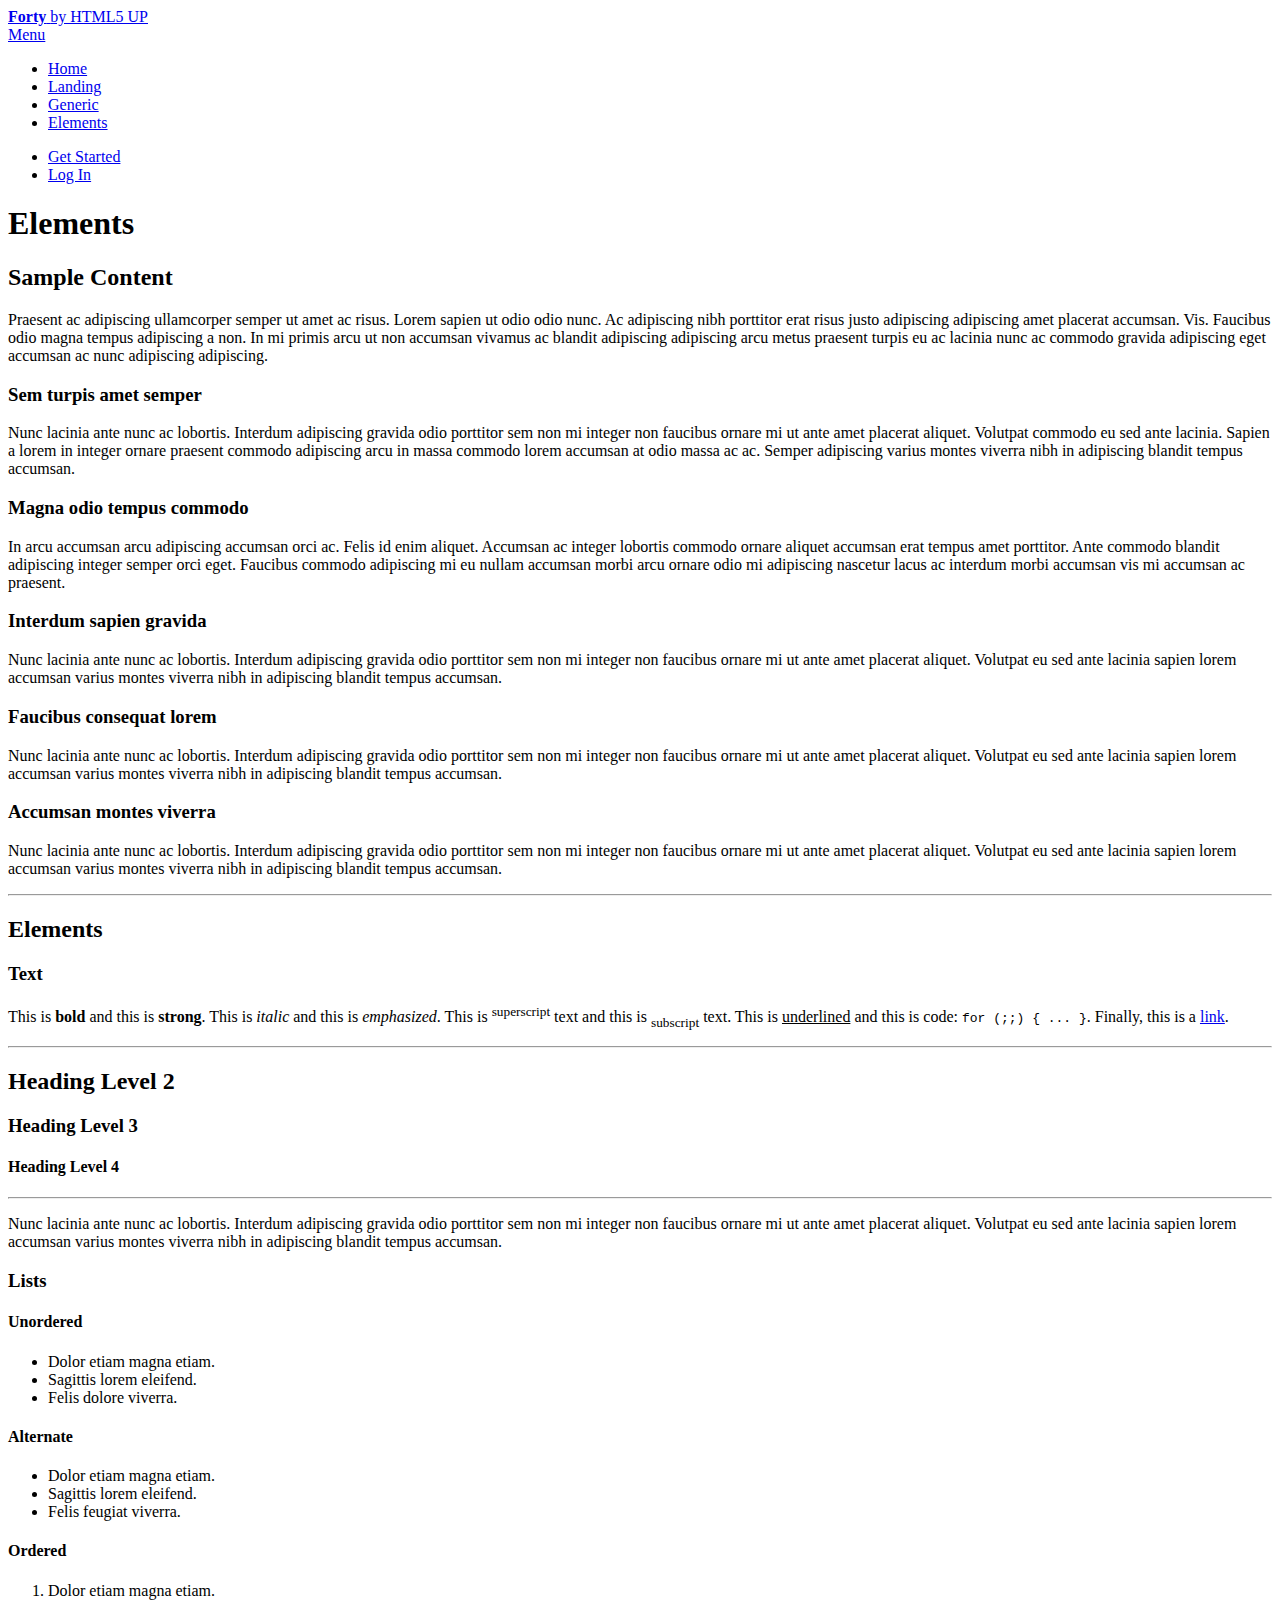
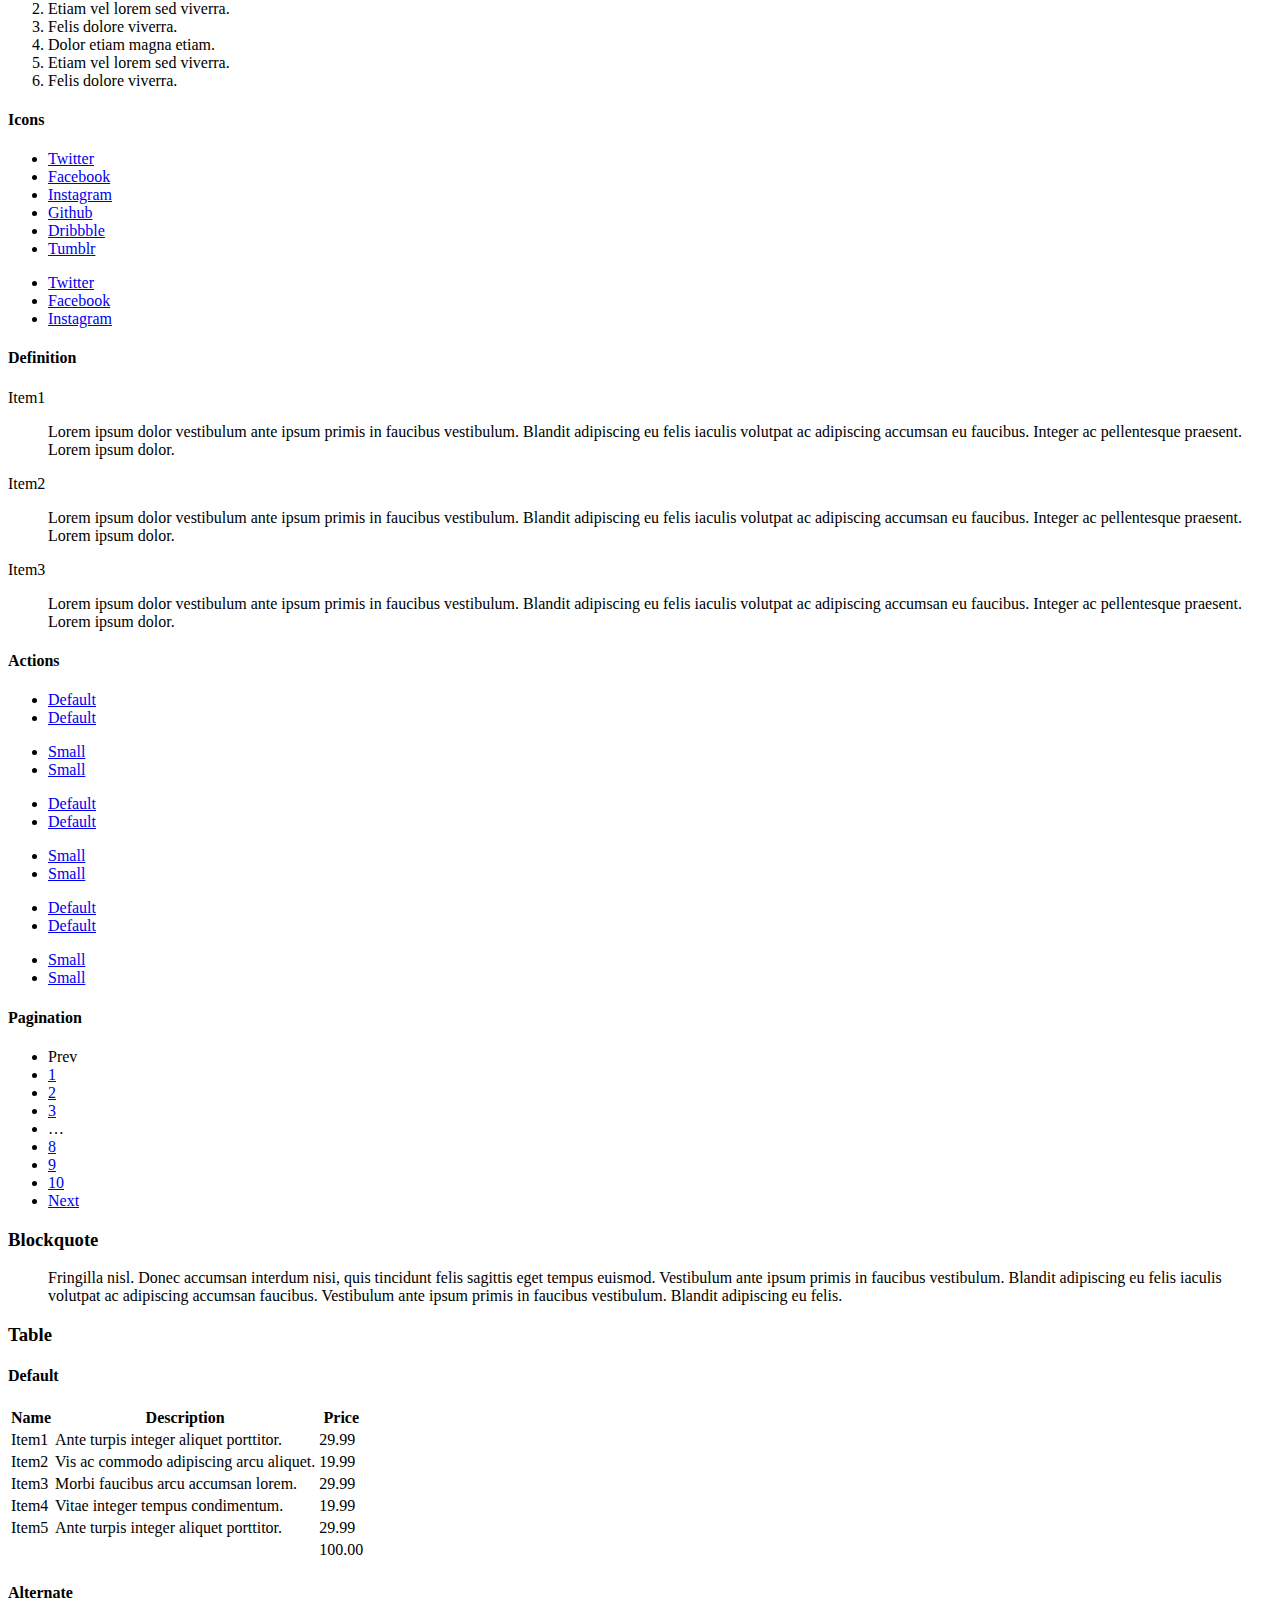
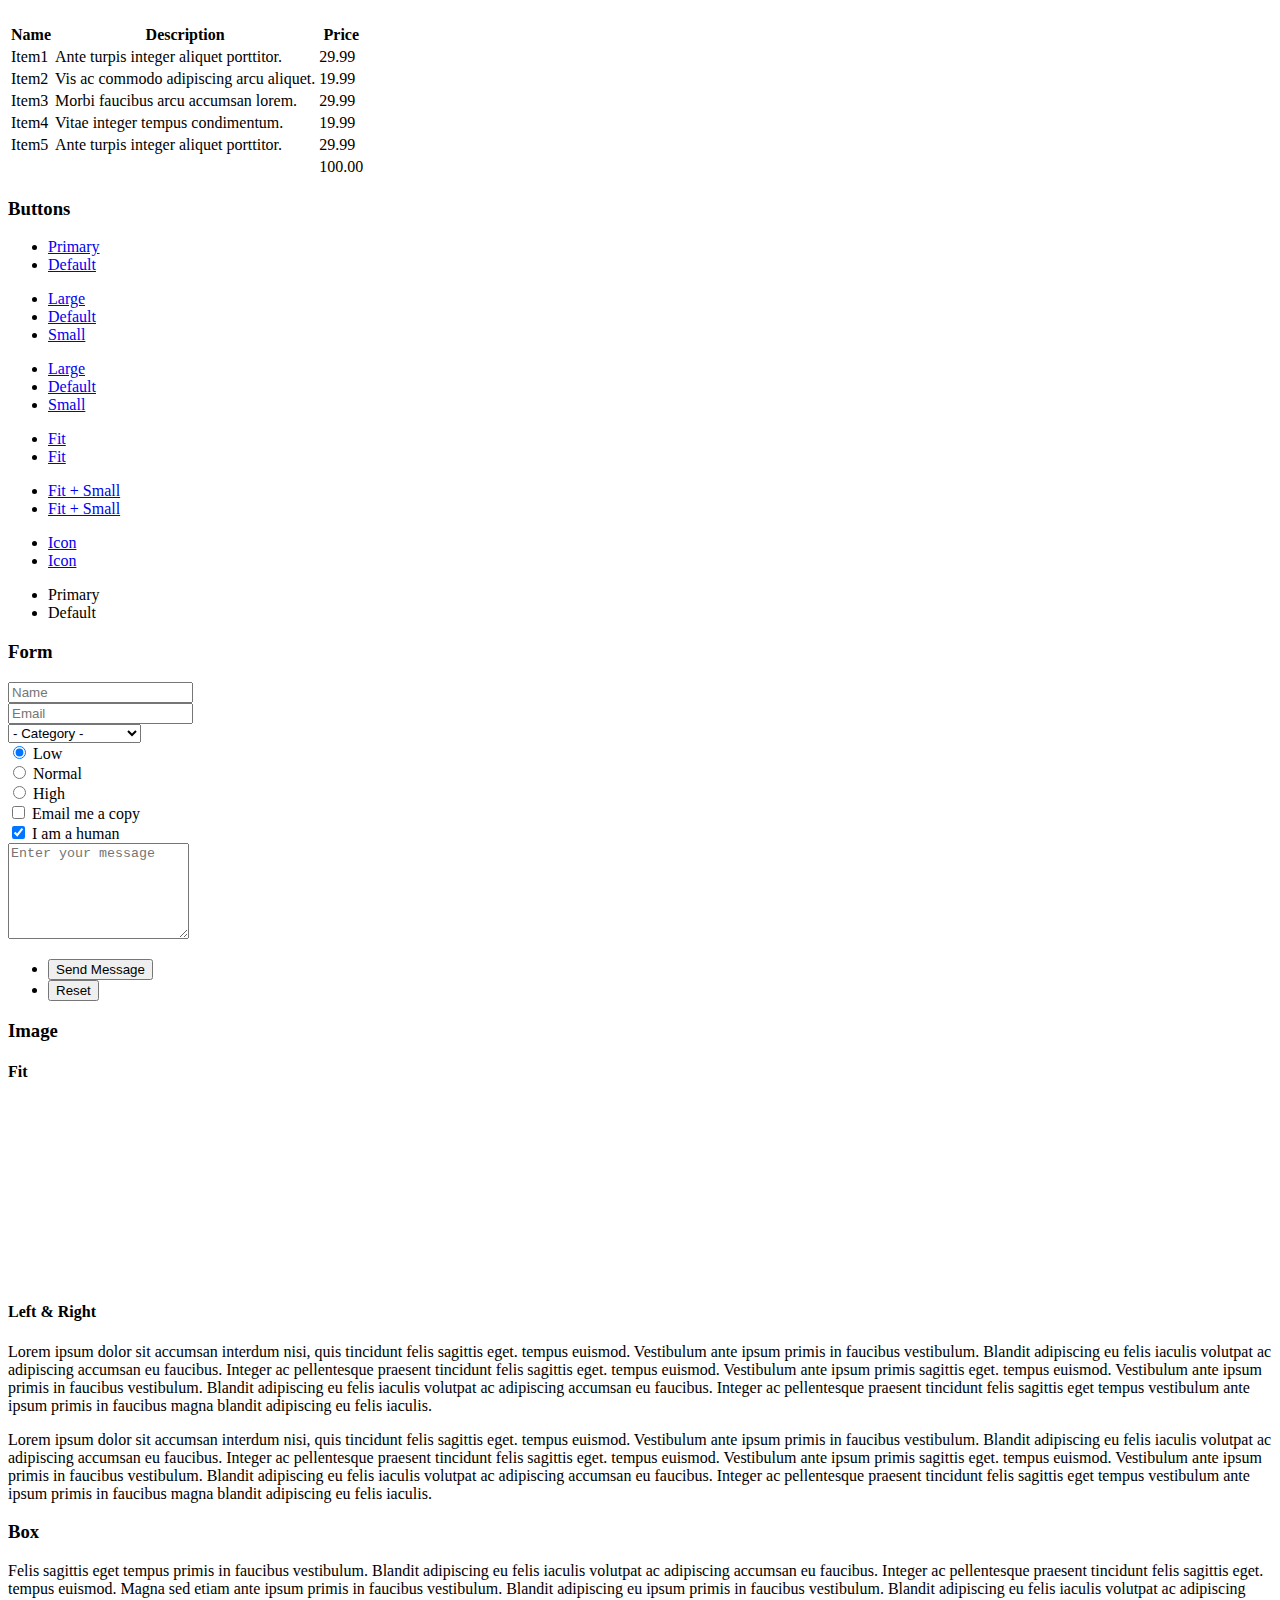
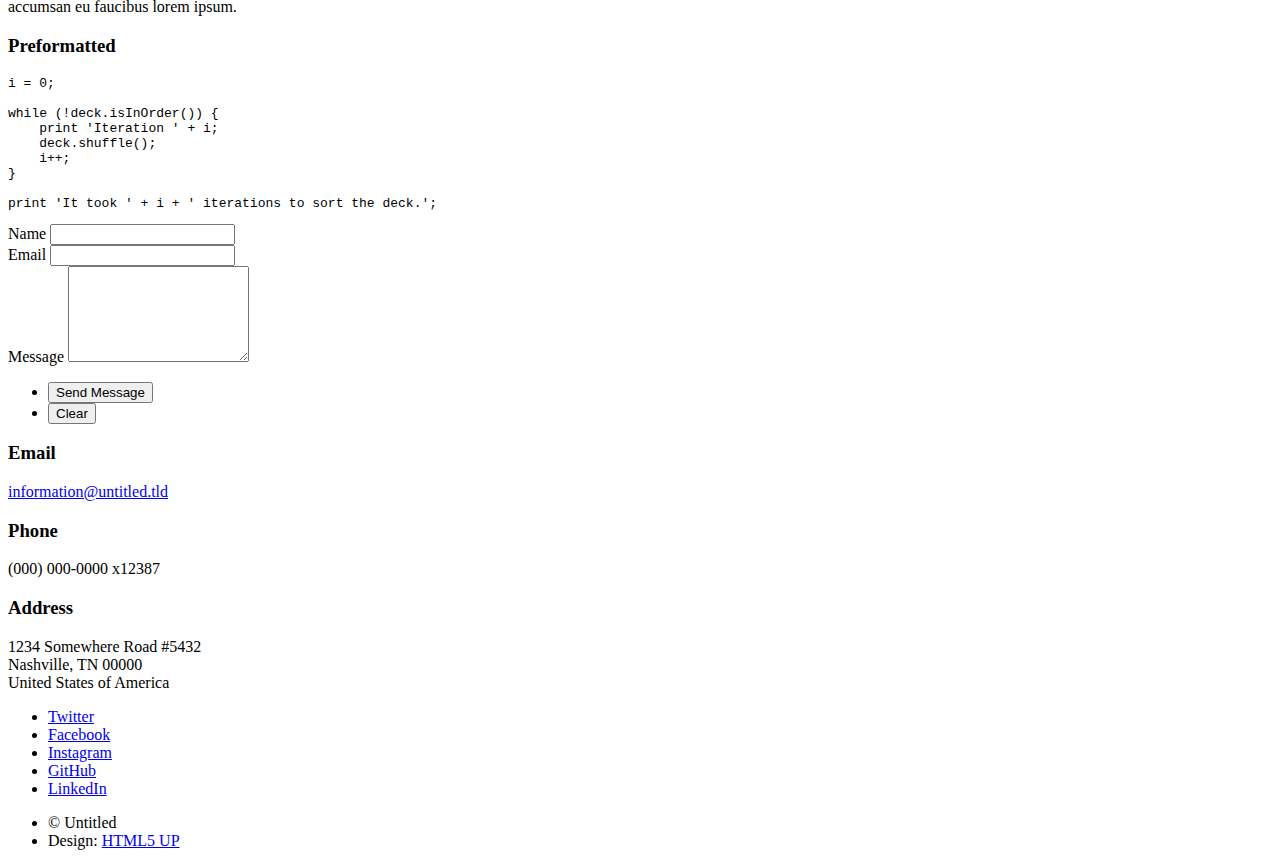
==== commit 17d14a93: "정리 및 여의도 활동 사진 추가" ====
--- a/elements.html
+++ b/elements.html
@@ -19,7 +19,7 @@
 
 				<!-- Header -->
 					<header id="header">
-						<a href="index.html" class="logo"><strong>Forty</strong> <span>by HTML5 UP</span></a>
+						<a href="home.html" class="logo"><strong>Forty</strong> <span>by HTML5 UP</span></a>
 						<nav>
 							<a href="#menu">Menu</a>
 						</nav>
@@ -28,7 +28,7 @@
 				<!-- Menu -->
 					<nav id="menu">
 						<ul class="links">
-							<li><a href="index.html">Home</a></li>
+							<li><a href="home.html">Home</a></li>
 							<li><a href="landing.html">Landing</a></li>
 							<li><a href="generic.html">Generic</a></li>
 							<li><a href="elements.html">Elements</a></li>
